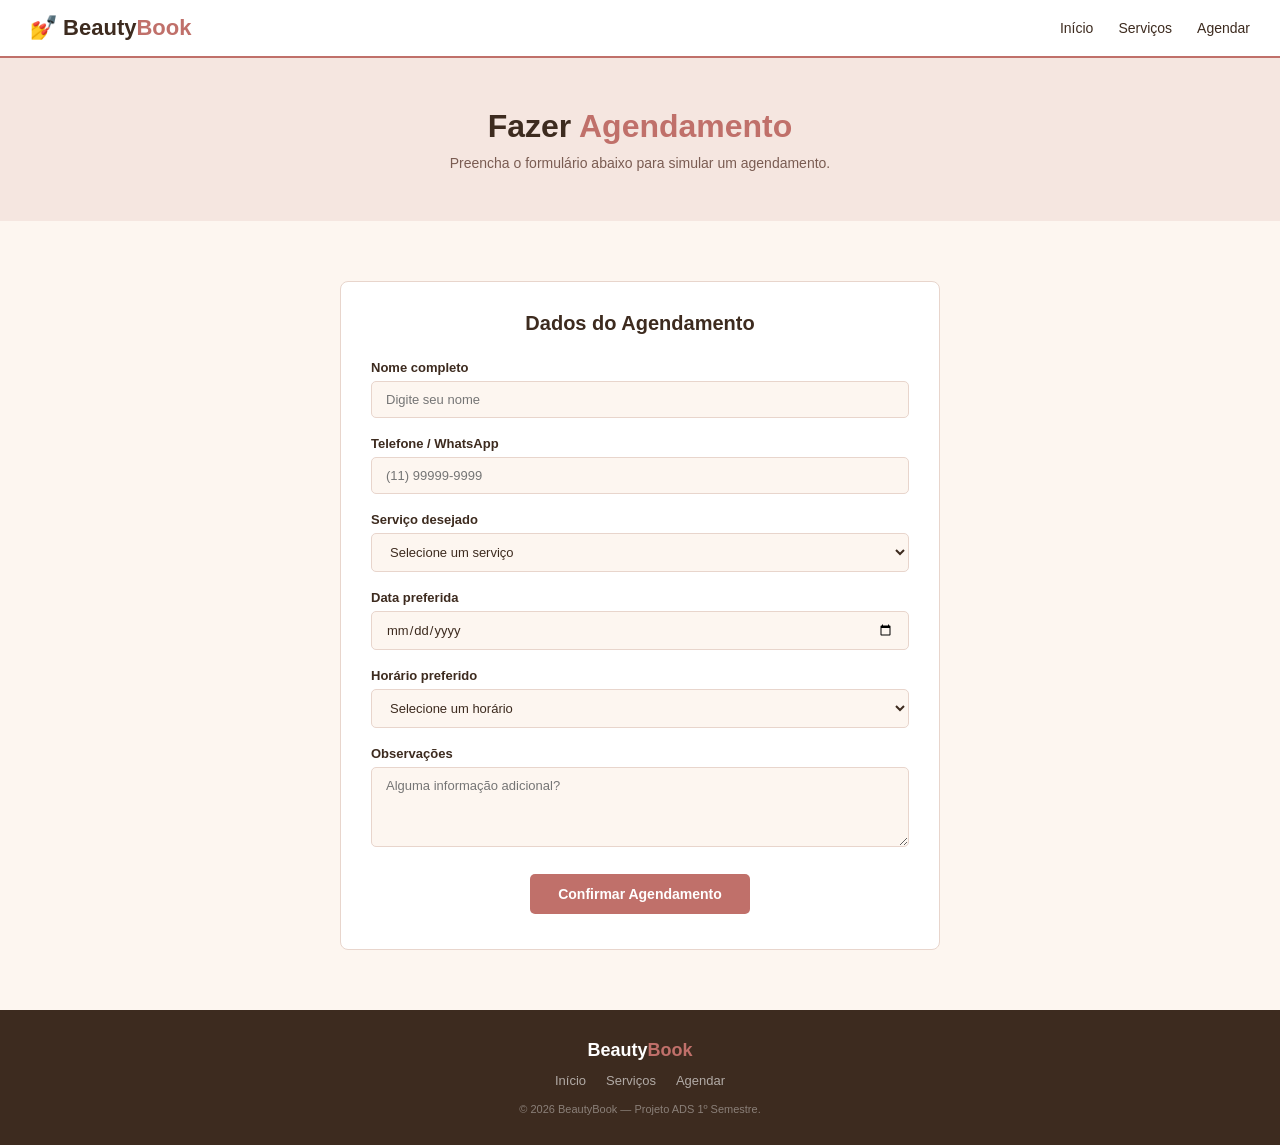
==== agendamento.html @ 9ff70545 "Adicionar agendamento.html — Projeto ADS" ====
<!DOCTYPE html>
<html lang="pt-BR">
<head>
    <meta charset="UTF-8">
    <meta name="viewport" content="width=device-width, initial-scale=1.0">
    <title>Agendamento — BeautyBook</title>
    <link rel="stylesheet" href="css/style.css">
</head>
<body>

    <header>
        <a href="index.html" class="logo">💅 Beauty<span>Book</span></a>
        <nav>
            <ul>
                <li><a href="index.html">Início</a></li>
                <li><a href="servicos.html">Serviços</a></li>
                <li><a href="agendamento.html">Agendar</a></li>
            </ul>
        </nav>
    </header>

    <div class="page-hero">
        <h1>Fazer <span>Agendamento</span></h1>
        <p>Preencha o formulário abaixo para simular um agendamento.</p>
    </div>

    <section>
        <div class="container">
            <div class="form-agendamento">
                <h2 style="font-size: 20px; color: #3d2b1f; margin-bottom: 25px; text-align: center;">Dados do Agendamento</h2>

                <div class="form-grupo">
                    <label>Nome completo</label>
                    <input type="text" placeholder="Digite seu nome">
                </div>

                <div class="form-grupo">
                    <label>Telefone / WhatsApp</label>
                    <input type="tel" placeholder="(11) 99999-9999">
                </div>

                <div class="form-grupo">
                    <label>Serviço desejado</label>
                    <select>
                        <option value="">Selecione um serviço</option>
                        <option>Corte Feminino — R$ 60</option>
                        <option>Coloração — R$ 120</option>
                        <option>Manicure — R$ 35</option>
                        <option>Pedicure — R$ 40</option>
                        <option>Design de Sobrancelha — R$ 25</option>
                        <option>Henna — R$ 35</option>
                    </select>
                </div>

                <div class="form-grupo">
                    <label>Data preferida</label>
                    <input type="date">
                </div>

                <div class="form-grupo">
                    <label>Horário preferido</label>
                    <select>
                        <option value="">Selecione um horário</option>
                        <option>09:00</option>
                        <option>10:00</option>
                        <option>11:00</option>
                        <option>14:00</option>
                        <option>15:00</option>
                        <option>16:00</option>
                    </select>
                </div>

                <div class="form-grupo">
                    <label>Observações</label>
                    <textarea placeholder="Alguma informação adicional?"></textarea>
                </div>

                <div class="centralizado">
                    <a href="index.html" class="btn btn-primario">Confirmar Agendamento</a>
                </div>
            </div>
        </div>
    </section>

    <footer>
        <div class="footer-logo">Beauty<span>Book</span></div>
        <div class="footer-links">
            <a href="index.html">Início</a>
            <a href="servicos.html">Serviços</a>
            <a href="agendamento.html">Agendar</a>
        </div>
        <p class="footer-copy">© 2026 BeautyBook — Projeto ADS 1º Semestre.</p>
    </footer>

</body>
</html>
---- css/style.css ----
/* BeautyBook — Versão Original (Crua) */

* {
    margin: 0;
    padding: 0;
    box-sizing: border-box;
}

body {
    font-family: Arial, sans-serif;
    background-color: #fdf6f0;
    color: #3d2b1f;
}

/* Cabeçalho */
header {
    background-color: #ffffff;
    border-bottom: 2px solid #c0706a;
    padding: 15px 30px;
    display: flex;
    justify-content: space-between;
    align-items: center;
}

.logo {
    font-size: 22px;
    font-weight: bold;
    color: #3d2b1f;
    text-decoration: none;
}

.logo span {
    color: #c0706a;
}

nav ul {
    list-style: none;
    display: flex;
    gap: 25px;
}

nav ul li a {
    text-decoration: none;
    color: #3d2b1f;
    font-size: 14px;
}

nav ul li a:hover {
    color: #c0706a;
}

/* Hero */
.hero {
    background-color: #f5e6e0;
    padding: 60px 30px;
    text-align: center;
}

.hero h1 {
    font-size: 38px;
    color: #3d2b1f;
    margin-bottom: 15px;
}

.hero h1 span {
    color: #c0706a;
}

.hero p {
    font-size: 16px;
    color: #7a5c52;
    margin-bottom: 30px;
}

/* Botões */
.btn {
    display: inline-block;
    padding: 12px 28px;
    border-radius: 5px;
    font-size: 14px;
    font-weight: bold;
    text-decoration: none;
    margin: 5px;
}

.btn-primario {
    background-color: #c0706a;
    color: #ffffff;
}

.btn-secundario {
    background-color: transparent;
    color: #c0706a;
    border: 2px solid #c0706a;
}

/* Seções */
section {
    padding: 60px 30px;
}

.container {
    max-width: 1100px;
    margin: 0 auto;
}

.titulo-secao {
    text-align: center;
    margin-bottom: 40px;
}

.titulo-secao h2 {
    font-size: 28px;
    color: #3d2b1f;
    margin-bottom: 10px;
}

.titulo-secao h2 span {
    color: #c0706a;
}

.titulo-secao p {
    color: #7a5c52;
    font-size: 14px;
}

.linha-divisoria {
    width: 40px;
    height: 3px;
    background-color: #c0706a;
    margin: 10px auto 15px;
}

/* Grid */
.grid-3 {
    display: grid;
    grid-template-columns: repeat(3, 1fr);
    gap: 20px;
}

.grid-2 {
    display: grid;
    grid-template-columns: repeat(2, 1fr);
    gap: 20px;
}

/* Cards */
.card {
    background-color: #ffffff;
    border: 1px solid #e8d5cc;
    border-radius: 8px;
    padding: 25px;
}

.card-icone {
    font-size: 32px;
    margin-bottom: 12px;
}

.card h3 {
    font-size: 16px;
    color: #3d2b1f;
    margin-bottom: 8px;
}

.card p {
    font-size: 13px;
    color: #7a5c52;
    line-height: 1.6;
}

/* Seção escura */
.secao-escura {
    background-color: #f5e6e0;
}

/* Serviços */
.servico-card {
    background-color: #ffffff;
    border: 1px solid #e8d5cc;
    border-radius: 8px;
    overflow: hidden;
}

.servico-topo {
    background-color: #c0706a;
    padding: 18px 20px;
    display: flex;
    align-items: center;
    gap: 10px;
}

.servico-topo h3 {
    color: #ffffff;
    font-size: 15px;
    margin: 0;
}

.servico-icone {
    font-size: 22px;
}

.servico-corpo {
    padding: 18px;
}

.servico-corpo p {
    font-size: 13px;
    color: #7a5c52;
    margin-bottom: 12px;
}

.servico-lista {
    list-style: none;
}

.servico-lista li {
    display: flex;
    justify-content: space-between;
    padding: 7px 0;
    border-bottom: 1px solid #e8d5cc;
    font-size: 13px;
    color: #3d2b1f;
}

.servico-lista li:last-child {
    border-bottom: none;
}

.servico-preco {
    font-weight: bold;
    color: #c0706a;
}

/* Problemas */
.problema-item {
    background-color: #ffffff;
    border-left: 4px solid #c0706a;
    padding: 15px 20px;
    margin-bottom: 12px;
    border-radius: 0 8px 8px 0;
}

.problema-item h4 {
    font-size: 14px;
    color: #c0706a;
    margin-bottom: 5px;
}

.problema-item p {
    font-size: 13px;
    color: #7a5c52;
    margin-bottom: 8px;
}

.solucao-tag {
    display: inline-block;
    background-color: rgba(192,112,106,0.1);
    color: #c0706a;
    font-size: 12px;
    padding: 3px 12px;
    border-radius: 20px;
    border: 1px solid rgba(192,112,106,0.3);
}

/* Formulário */
.form-agendamento {
    background-color: #ffffff;
    border: 1px solid #e8d5cc;
    border-radius: 8px;
    padding: 30px;
    max-width: 600px;
    margin: 0 auto;
}

.form-grupo {
    margin-bottom: 18px;
}

.form-grupo label {
    display: block;
    font-size: 13px;
    font-weight: bold;
    color: #3d2b1f;
    margin-bottom: 6px;
}

.form-grupo input,
.form-grupo select,
.form-grupo textarea {
    width: 100%;
    padding: 10px 14px;
    border: 1px solid #e8d5cc;
    border-radius: 5px;
    font-size: 13px;
    color: #3d2b1f;
    background-color: #fdf6f0;
    font-family: Arial, sans-serif;
}

.form-grupo textarea {
    height: 80px;
    resize: vertical;
}

/* Rodapé */
footer {
    background-color: #3d2b1f;
    padding: 30px;
    text-align: center;
}

.footer-logo {
    font-size: 18px;
    font-weight: bold;
    color: #ffffff;
    margin-bottom: 12px;
}

.footer-logo span {
    color: #c0706a;
}

.footer-links {
    display: flex;
    justify-content: center;
    gap: 20px;
    margin-bottom: 15px;
}

.footer-links a {
    text-decoration: none;
    color: rgba(255,255,255,0.6);
    font-size: 13px;
}

.footer-links a:hover {
    color: #c0706a;
}

.footer-copy {
    font-size: 11px;
    color: rgba(255,255,255,0.4);
}

/* Page hero */
.page-hero {
    background-color: #f5e6e0;
    padding: 50px 30px;
    text-align: center;
}

.page-hero h1 {
    font-size: 32px;
    color: #3d2b1f;
    margin-bottom: 10px;
}

.page-hero h1 span {
    color: #c0706a;
}

.page-hero p {
    color: #7a5c52;
    font-size: 14px;
}

/* Tabela */
.tabela-problemas {
    width: 100%;
    border-collapse: collapse;
    margin-top: 20px;
}

.tabela-problemas th {
    background-color: #c0706a;
    color: #ffffff;
    padding: 12px 15px;
    text-align: left;
    font-size: 12px;
    text-transform: uppercase;
}

.tabela-problemas td {
    padding: 12px 15px;
    border-bottom: 1px solid #e8d5cc;
    font-size: 13px;
    color: #7a5c52;
}

/* Utilitários */
.centralizado { text-align: center; }
.margem-topo { margin-top: 25px; }
.grupo-botoes { display: flex; gap: 12px; justify-content: center; flex-wrap: wrap; }
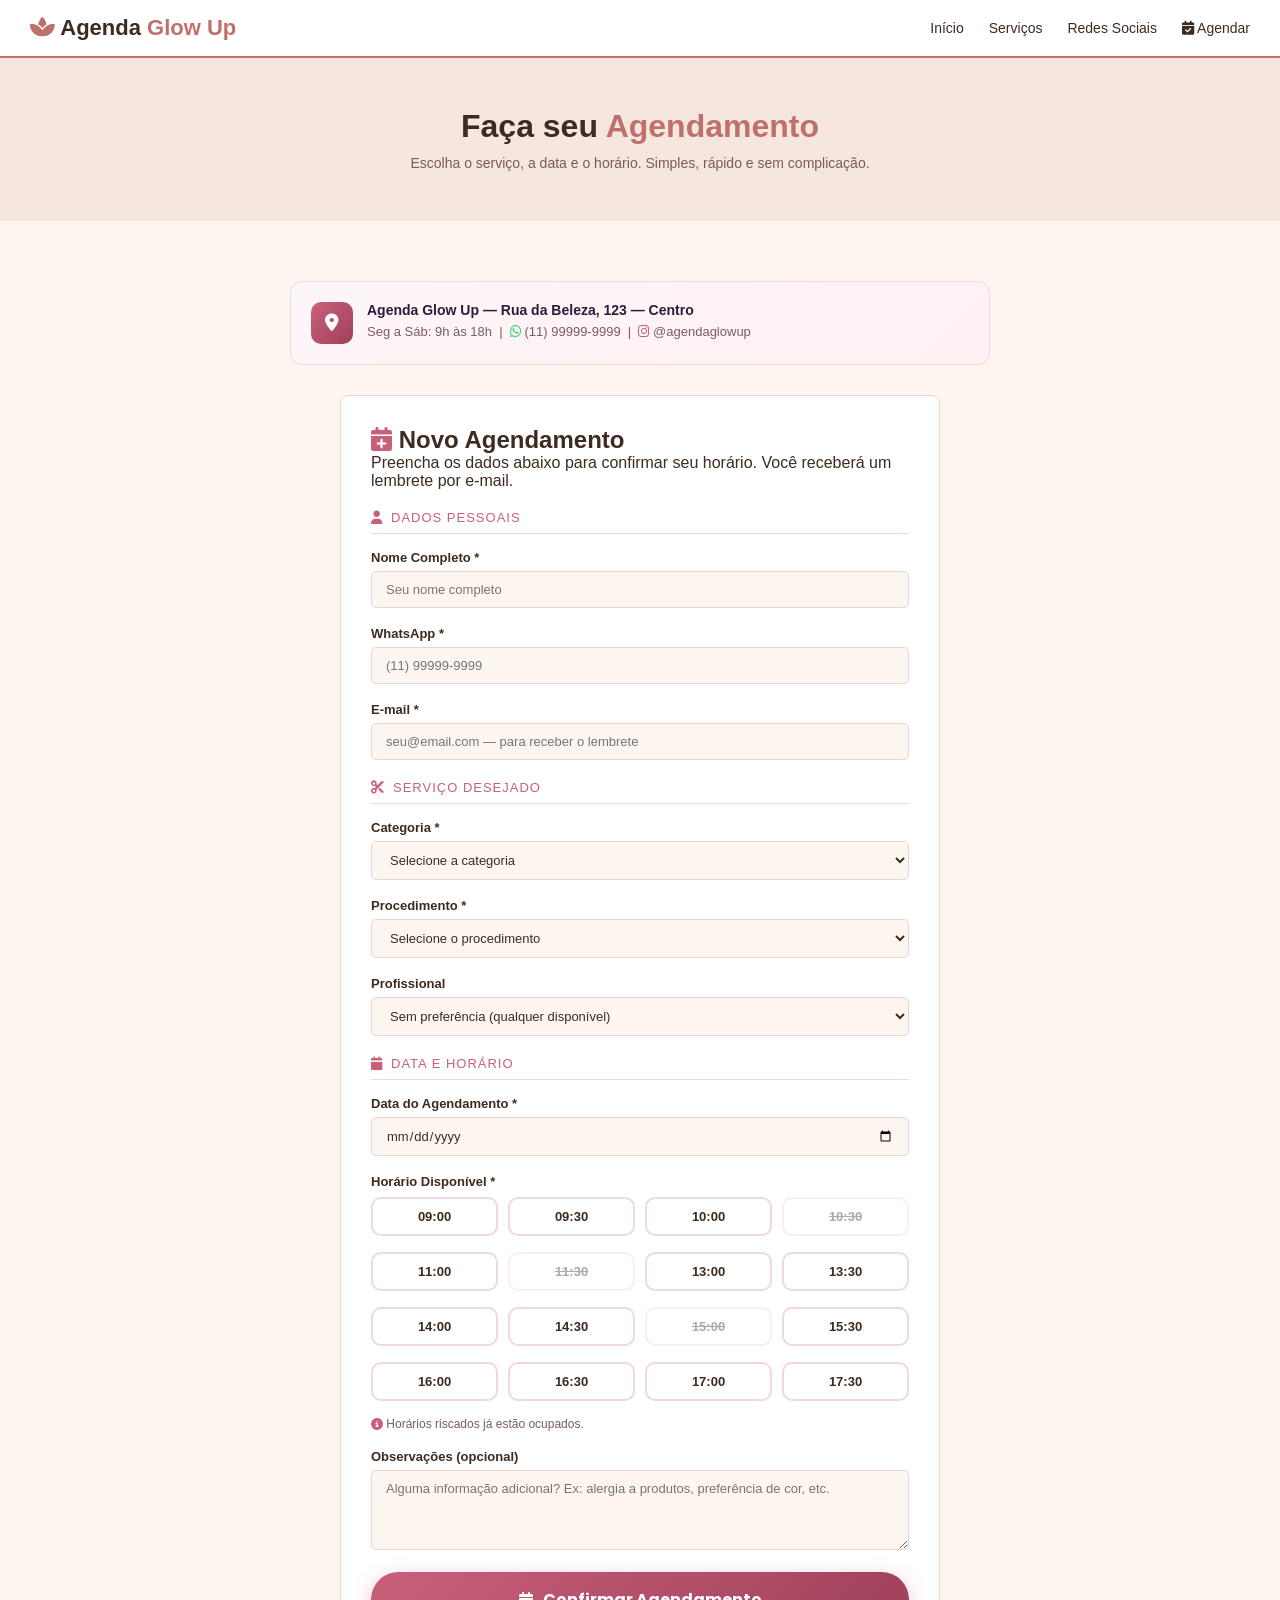
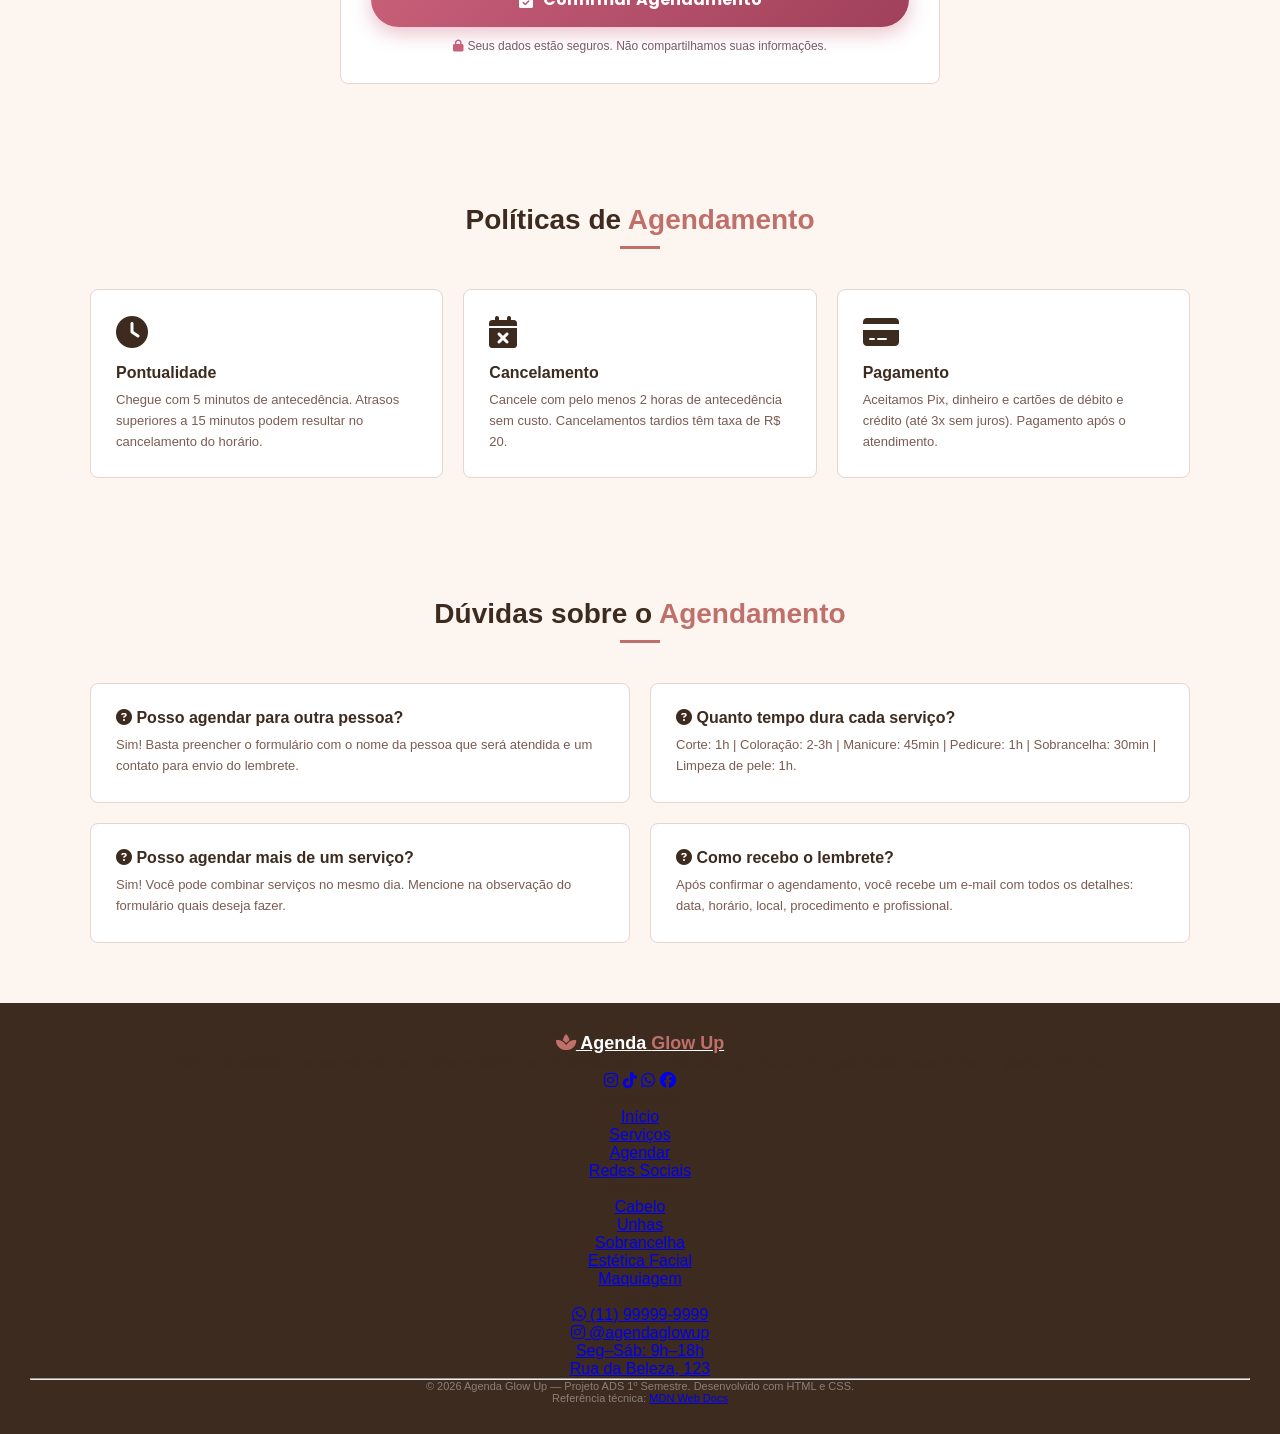
==== commit c1adff28: "Atualiza agendamento.html" ====
--- a/agendamento.html
+++ b/agendamento.html
@@ -3,93 +3,473 @@
 <head>
     <meta charset="UTF-8">
     <meta name="viewport" content="width=device-width, initial-scale=1.0">
-    <title>Agendamento — BeautyBook</title>
+    <title>Agendar — Agenda Glow Up</title>
     <link rel="stylesheet" href="css/style.css">
+    <link rel="preconnect" href="https://fonts.googleapis.com">
+    <link rel="preconnect" href="https://fonts.gstatic.com" crossorigin>
+    <link href="https://fonts.googleapis.com/css2?family=Poppins:wght@300;400;600;700;800&display=swap" rel="stylesheet">
+    <link rel="stylesheet" href="https://cdnjs.cloudflare.com/ajax/libs/font-awesome/6.5.0/css/all.min.css">
+
+    <style>
+        /* Hack CSS puro: checkbox escondido controla visibilidade */
+        #toggle-confirmacao { display: none; }
+        #toggle-confirmacao:checked ~ .secao-confirmacao { display: block; }
+        #toggle-confirmacao:checked ~ .secao-formulario  { display: none; }
+        .secao-confirmacao { display: none; }
+
+        .label-submit {
+            width: 100%;
+            padding: 15px;
+            background: linear-gradient(135deg, #c9607a, #a0405a);
+            color: white;
+            border-radius: 50px;
+            font-size: 16px;
+            font-weight: 700;
+            font-family: 'Poppins', sans-serif;
+            cursor: pointer;
+            box-shadow: 0 6px 20px rgba(201,96,122,0.4);
+            transition: all 0.25s;
+            display: flex;
+            align-items: center;
+            justify-content: center;
+            gap: 10px;
+            margin-top: 8px;
+            text-align: center;
+        }
+        .label-submit:hover { transform: translateY(-2px); box-shadow: 0 10px 28px rgba(201,96,122,0.5); }
+
+        .horarios-grid {
+            display: grid;
+            grid-template-columns: repeat(4, 1fr);
+            gap: 10px;
+            margin-top: 8px;
+        }
+        .horario-opcao input[type="radio"] { display: none; }
+        .horario-label {
+            display: block;
+            padding: 10px 6px;
+            border: 2px solid #f0d8e0;
+            border-radius: 10px;
+            text-align: center;
+            font-size: 13px;
+            font-weight: 600;
+            color: #7a5a6a;
+            cursor: pointer;
+            transition: all 0.2s;
+            background: white;
+        }
+        .horario-opcao input[type="radio"]:checked + .horario-label {
+            background: linear-gradient(135deg, #c9607a, #a0405a);
+            color: white;
+            border-color: #c9607a;
+            box-shadow: 0 4px 12px rgba(201,96,122,0.3);
+        }
+        .horario-label:hover { border-color: #c9607a; color: #c9607a; }
+        .horario-indisponivel { opacity: 0.4; cursor: not-allowed; text-decoration: line-through; }
+
+        .info-local {
+            background: linear-gradient(135deg, #fdf6f8, #fff0f3);
+            border: 1px solid #f0d8e0;
+            border-radius: 12px;
+            padding: 20px;
+            margin-bottom: 30px;
+            display: flex;
+            align-items: flex-start;
+            gap: 14px;
+            max-width: 700px;
+            margin-left: auto;
+            margin-right: auto;
+        }
+        .info-local-icone {
+            width: 42px; height: 42px;
+            background: linear-gradient(135deg, #c9607a, #a0405a);
+            border-radius: 10px;
+            display: flex;
+            align-items: center;
+            justify-content: center;
+            color: white;
+            font-size: 18px;
+            flex-shrink: 0;
+        }
+        .info-local-texto h4 { font-size: 14px; font-weight: 700; color: #2d1b3d; margin-bottom: 4px; }
+        .info-local-texto p  { font-size: 13px; color: #7a5a6a; line-height: 1.5; }
+
+        .form-secao-titulo {
+            font-size: 13px;
+            text-transform: uppercase;
+            letter-spacing: 1px;
+            color: #c9607a;
+            margin: 20px 0 16px;
+            padding-bottom: 8px;
+            border-bottom: 1px solid #f0d8e0;
+            display: flex;
+            align-items: center;
+            gap: 8px;
+        }
+
+        @media (max-width: 600px) { .horarios-grid { grid-template-columns: repeat(3, 1fr); } }
+    </style>
 </head>
 <body>
 
+    <!-- ===== CABEÇALHO ===== -->
     <header>
-        <a href="index.html" class="logo">💅 Beauty<span>Book</span></a>
+        <a href="index.html" class="logo">
+            <span class="logo-icon"><i class="fa-solid fa-spa"></i></span>
+            Agenda <span>Glow Up</span>
+        </a>
         <nav>
             <ul>
                 <li><a href="index.html">Início</a></li>
                 <li><a href="servicos.html">Serviços</a></li>
-                <li><a href="agendamento.html">Agendar</a></li>
+                <li><a href="redes.html">Redes Sociais</a></li>
+                <li><a href="agendamento.html" class="nav-agendar ativo"><i class="fa-solid fa-calendar-check"></i> Agendar</a></li>
             </ul>
         </nav>
     </header>
 
+    <!-- ===== HERO ===== -->
     <div class="page-hero">
-        <h1>Fazer <span>Agendamento</span></h1>
-        <p>Preencha o formulário abaixo para simular um agendamento.</p>
+        <h1>Faça seu <span>Agendamento</span></h1>
+        <p>Escolha o serviço, a data e o horário. Simples, rápido e sem complicação.</p>
     </div>
 
+    <!-- Toggle CSS puro para mostrar confirmação -->
+    <input type="checkbox" id="toggle-confirmacao">
+
+    <!-- ===== SEÇÃO FORMULÁRIO ===== -->
+    <div class="secao-formulario">
+        <section>
+            <div class="container">
+
+                <div class="info-local">
+                    <div class="info-local-icone"><i class="fa-solid fa-location-dot"></i></div>
+                    <div class="info-local-texto">
+                        <h4>Agenda Glow Up — Rua da Beleza, 123 — Centro</h4>
+                        <p>Seg a Sáb: 9h às 18h &nbsp;|&nbsp; <i class="fa-brands fa-whatsapp" style="color:#25d366;"></i> (11) 99999-9999 &nbsp;|&nbsp; <i class="fa-brands fa-instagram" style="color:#c9607a;"></i> @agendaglowup</p>
+                    </div>
+                </div>
+
+                <div class="form-agendamento">
+                    <h2><i class="fa-solid fa-calendar-plus" style="color:#c9607a;"></i> Novo Agendamento</h2>
+                    <p class="subtitulo">Preencha os dados abaixo para confirmar seu horário. Você receberá um lembrete por e-mail.</p>
+
+                    <div class="form-secao-titulo"><i class="fa-solid fa-user"></i> Dados Pessoais</div>
+
+                    <div class="form-linha">
+                        <div class="form-grupo">
+                            <label>Nome Completo <span>*</span></label>
+                            <input type="text" placeholder="Seu nome completo">
+                        </div>
+                        <div class="form-grupo">
+                            <label>WhatsApp <span>*</span></label>
+                            <input type="tel" placeholder="(11) 99999-9999">
+                        </div>
+                    </div>
+
+                    <div class="form-grupo">
+                        <label>E-mail <span>*</span></label>
+                        <input type="email" placeholder="seu@email.com — para receber o lembrete">
+                    </div>
+
+                    <div class="form-secao-titulo"><i class="fa-solid fa-scissors"></i> Serviço Desejado</div>
+
+                    <div class="form-linha">
+                        <div class="form-grupo">
+                            <label>Categoria <span>*</span></label>
+                            <select>
+                                <option value="">Selecione a categoria</option>
+                                <option>💇 Cabelo</option>
+                                <option>💅 Unhas</option>
+                                <option>👁️ Sobrancelha</option>
+                                <option>✨ Estética Facial</option>
+                                <option>💄 Maquiagem</option>
+                                <option>🧖 Massagem</option>
+                            </select>
+                        </div>
+                        <div class="form-grupo">
+                            <label>Procedimento <span>*</span></label>
+                            <select>
+                                <option value="">Selecione o procedimento</option>
+                                <option>Corte Feminino — R$ 60</option>
+                                <option>Coloração Completa — R$ 120</option>
+                                <option>Hidratação Capilar — R$ 80</option>
+                                <option>Escova Progressiva — R$ 50</option>
+                                <option>Manicure — R$ 35</option>
+                                <option>Pedicure — R$ 40</option>
+                                <option>Gel nas Unhas — R$ 90</option>
+                                <option>Nail Art — R$ 60</option>
+                                <option>Design de Sobrancelha — R$ 25</option>
+                                <option>Henna de Sobrancelha — R$ 35</option>
+                                <option>Laminação — R$ 70</option>
+                                <option>Limpeza de Pele — R$ 90</option>
+                                <option>Maquiagem Social — R$ 100</option>
+                            </select>
+                        </div>
+                    </div>
+
+                    <div class="form-grupo">
+                        <label>Profissional</label>
+                        <select>
+                            <option value="">Sem preferência (qualquer disponível)</option>
+                            <option>Ana Paula — Especialista em Cabelo</option>
+                            <option>Camila — Especialista em Unhas</option>
+                            <option>Fernanda — Especialista em Sobrancelha</option>
+                            <option>Juliana — Estética Facial e Maquiagem</option>
+                        </select>
+                    </div>
+
+                    <div class="form-secao-titulo"><i class="fa-solid fa-calendar"></i> Data e Horário</div>
+
+                    <div class="form-grupo">
+                        <label>Data do Agendamento <span>*</span></label>
+                        <input type="date">
+                    </div>
+
+                    <div class="form-grupo">
+                        <label>Horário Disponível <span>*</span></label>
+                        <div class="horarios-grid">
+                            <div class="horario-opcao"><input type="radio" name="horario" id="h1"><label class="horario-label" for="h1">09:00</label></div>
+                            <div class="horario-opcao"><input type="radio" name="horario" id="h2"><label class="horario-label" for="h2">09:30</label></div>
+                            <div class="horario-opcao"><input type="radio" name="horario" id="h3"><label class="horario-label" for="h3">10:00</label></div>
+                            <div class="horario-opcao"><input type="radio" name="horario" id="h4"><label class="horario-label horario-indisponivel" for="h4">10:30</label></div>
+                            <div class="horario-opcao"><input type="radio" name="horario" id="h5"><label class="horario-label" for="h5">11:00</label></div>
+                            <div class="horario-opcao"><input type="radio" name="horario" id="h6"><label class="horario-label horario-indisponivel" for="h6">11:30</label></div>
+                            <div class="horario-opcao"><input type="radio" name="horario" id="h7"><label class="horario-label" for="h7">13:00</label></div>
+                            <div class="horario-opcao"><input type="radio" name="horario" id="h8"><label class="horario-label" for="h8">13:30</label></div>
+                            <div class="horario-opcao"><input type="radio" name="horario" id="h9"><label class="horario-label" for="h9">14:00</label></div>
+                            <div class="horario-opcao"><input type="radio" name="horario" id="h10"><label class="horario-label" for="h10">14:30</label></div>
+                            <div class="horario-opcao"><input type="radio" name="horario" id="h11"><label class="horario-label horario-indisponivel" for="h11">15:00</label></div>
+                            <div class="horario-opcao"><input type="radio" name="horario" id="h12"><label class="horario-label" for="h12">15:30</label></div>
+                            <div class="horario-opcao"><input type="radio" name="horario" id="h13"><label class="horario-label" for="h13">16:00</label></div>
+                            <div class="horario-opcao"><input type="radio" name="horario" id="h14"><label class="horario-label" for="h14">16:30</label></div>
+                            <div class="horario-opcao"><input type="radio" name="horario" id="h15"><label class="horario-label" for="h15">17:00</label></div>
+                            <div class="horario-opcao"><input type="radio" name="horario" id="h16"><label class="horario-label" for="h16">17:30</label></div>
+                        </div>
+                        <p style="font-size:12px;color:#7a5a6a;margin-top:10px;"><i class="fa-solid fa-circle-info" style="color:#c9607a;"></i> Horários riscados já estão ocupados.</p>
+                    </div>
+
+                    <div class="form-grupo">
+                        <label>Observações (opcional)</label>
+                        <textarea placeholder="Alguma informação adicional? Ex: alergia a produtos, preferência de cor, etc."></textarea>
+                    </div>
+
+                    <!-- Botão via label (CSS puro) -->
+                    <label for="toggle-confirmacao" class="label-submit">
+                        <i class="fa-solid fa-calendar-check"></i>
+                        Confirmar Agendamento
+                    </label>
+
+                    <p style="font-size:12px;color:#7a5a6a;text-align:center;margin-top:12px;">
+                        <i class="fa-solid fa-lock" style="color:#c9607a;"></i>
+                        Seus dados estão seguros. Não compartilhamos suas informações.
+                    </p>
+                </div>
+            </div>
+        </section>
+    </div>
+
+    <!-- ===== SEÇÃO CONFIRMAÇÃO ===== -->
+    <div class="secao-confirmacao">
+        <section>
+            <div class="container">
+
+                <div class="confirmacao-box">
+                    <span class="check">✅</span>
+                    <h3>Agendamento Confirmado!</h3>
+                    <p>Seu agendamento foi registrado com sucesso. Você receberá um lembrete por e-mail com todos os detalhes do seu horário. Até lá!</p>
+                </div>
+
+                <!-- Lembrete -->
+                <div class="lembrete-box">
+                    <div class="lembrete-titulo">
+                        <i class="fa-solid fa-bell"></i>
+                        Lembrete do Agendamento
+                    </div>
+                    <div class="lembrete-item">
+                        <div class="lembrete-icone"><i class="fa-solid fa-scissors"></i></div>
+                        <div>
+                            <div class="lembrete-label">Procedimento</div>
+                            <div class="lembrete-valor">Corte Feminino + Hidratação</div>
+                        </div>
+                    </div>
+                    <div class="lembrete-item">
+                        <div class="lembrete-icone"><i class="fa-solid fa-calendar"></i></div>
+                        <div>
+                            <div class="lembrete-label">Data</div>
+                            <div class="lembrete-valor">Segunda-feira, 07 de Abril de 2026</div>
+                        </div>
+                    </div>
+                    <div class="lembrete-item">
+                        <div class="lembrete-icone"><i class="fa-solid fa-clock"></i></div>
+                        <div>
+                            <div class="lembrete-label">Horário</div>
+                            <div class="lembrete-valor">14:00 — Duração estimada: 1h30</div>
+                        </div>
+                    </div>
+                    <div class="lembrete-item">
+                        <div class="lembrete-icone"><i class="fa-solid fa-location-dot"></i></div>
+                        <div>
+                            <div class="lembrete-label">Local</div>
+                            <div class="lembrete-valor">Agenda Glow Up — Rua da Beleza, 123 — Centro</div>
+                        </div>
+                    </div>
+                    <div class="lembrete-item">
+                        <div class="lembrete-icone"><i class="fa-solid fa-user"></i></div>
+                        <div>
+                            <div class="lembrete-label">Profissional</div>
+                            <div class="lembrete-valor">Ana Paula — Especialista em Cabelo</div>
+                        </div>
+                    </div>
+                    <div class="lembrete-item">
+                        <div class="lembrete-icone"><i class="fa-solid fa-money-bill-wave"></i></div>
+                        <div>
+                            <div class="lembrete-label">Valor Estimado</div>
+                            <div class="lembrete-valor">R$ 140,00 (Corte R$60 + Hidratação R$80)</div>
+                        </div>
+                    </div>
+                </div>
+
+                <!-- E-mail simulado -->
+                <div class="email-simulado">
+                    <div class="email-header">
+                        <div class="email-icone"><i class="fa-solid fa-envelope"></i></div>
+                        <div>
+                            <div class="email-de">De: contato@agendaglowup.com.br</div>
+                            <div class="email-assunto">✨ Confirmação de Agendamento — Agenda Glow Up</div>
+                        </div>
+                    </div>
+                    <div class="email-corpo">
+                        <p>Olá, <strong>Maria!</strong> 💕</p><br>
+                        <p>Seu agendamento foi confirmado com sucesso. Aqui estão os detalhes:</p><br>
+                        <p>📋 <strong>Procedimento:</strong> Corte Feminino + Hidratação</p>
+                        <p>📅 <strong>Data:</strong> Segunda-feira, 07 de Abril de 2026</p>
+                        <p>🕑 <strong>Horário:</strong> 14:00</p>
+                        <p>📍 <strong>Local:</strong> Rua da Beleza, 123 — Centro</p>
+                        <p>👩 <strong>Profissional:</strong> Ana Paula</p>
+                        <p>💰 <strong>Valor:</strong> R$ 140,00</p><br>
+                        <p>⚠️ <strong>Lembre-se:</strong> Em caso de cancelamento, avise com pelo menos 2 horas de antecedência pelo WhatsApp: <strong>(11) 99999-9999</strong></p><br>
+                        <p>Nos vemos em breve! Com carinho, <strong>Equipe Agenda Glow Up</strong> ✨</p>
+                    </div>
+                </div>
+
+                <div class="centralizado margem-topo">
+                    <a href="https://wa.me/5511999999999?text=Olá!%20Quero%20confirmar%20meu%20agendamento." target="_blank" class="btn btn-primario">
+                        <i class="fa-brands fa-whatsapp"></i> Confirmar pelo WhatsApp
+                    </a>
+                    <a href="index.html" class="btn btn-secundario">
+                        <i class="fa-solid fa-house"></i> Voltar ao Início
+                    </a>
+                </div>
+            </div>
+        </section>
+    </div>
+
+    <!-- ===== POLÍTICAS ===== -->
+    <section class="secao-secundaria">
+        <div class="container">
+            <div class="titulo-secao">
+                <h2>Políticas de <span>Agendamento</span></h2>
+                <div class="linha-divisoria"></div>
+            </div>
+            <div class="grid-3">
+                <div class="card">
+                    <div class="card-icone"><i class="fa-solid fa-clock"></i></div>
+                    <h3>Pontualidade</h3>
+                    <p>Chegue com 5 minutos de antecedência. Atrasos superiores a 15 minutos podem resultar no cancelamento do horário.</p>
+                </div>
+                <div class="card">
+                    <div class="card-icone"><i class="fa-solid fa-calendar-xmark"></i></div>
+                    <h3>Cancelamento</h3>
+                    <p>Cancele com pelo menos 2 horas de antecedência sem custo. Cancelamentos tardios têm taxa de R$ 20.</p>
+                </div>
+                <div class="card">
+                    <div class="card-icone"><i class="fa-solid fa-credit-card"></i></div>
+                    <h3>Pagamento</h3>
+                    <p>Aceitamos Pix, dinheiro e cartões de débito e crédito (até 3x sem juros). Pagamento após o atendimento.</p>
+                </div>
+            </div>
+        </div>
+    </section>
+
+    <!-- ===== FAQ ===== -->
     <section>
         <div class="container">
-            <div class="form-agendamento">
-                <h2 style="font-size: 20px; color: #3d2b1f; margin-bottom: 25px; text-align: center;">Dados do Agendamento</h2>
-
-                <div class="form-grupo">
-                    <label>Nome completo</label>
-                    <input type="text" placeholder="Digite seu nome">
-                </div>
-
-                <div class="form-grupo">
-                    <label>Telefone / WhatsApp</label>
-                    <input type="tel" placeholder="(11) 99999-9999">
-                </div>
-
-                <div class="form-grupo">
-                    <label>Serviço desejado</label>
-                    <select>
-                        <option value="">Selecione um serviço</option>
-                        <option>Corte Feminino — R$ 60</option>
-                        <option>Coloração — R$ 120</option>
-                        <option>Manicure — R$ 35</option>
-                        <option>Pedicure — R$ 40</option>
-                        <option>Design de Sobrancelha — R$ 25</option>
-                        <option>Henna — R$ 35</option>
-                    </select>
-                </div>
-
-                <div class="form-grupo">
-                    <label>Data preferida</label>
-                    <input type="date">
-                </div>
-
-                <div class="form-grupo">
-                    <label>Horário preferido</label>
-                    <select>
-                        <option value="">Selecione um horário</option>
-                        <option>09:00</option>
-                        <option>10:00</option>
-                        <option>11:00</option>
-                        <option>14:00</option>
-                        <option>15:00</option>
-                        <option>16:00</option>
-                    </select>
-                </div>
-
-                <div class="form-grupo">
-                    <label>Observações</label>
-                    <textarea placeholder="Alguma informação adicional?"></textarea>
-                </div>
-
-                <div class="centralizado">
-                    <a href="index.html" class="btn btn-primario">Confirmar Agendamento</a>
+            <div class="titulo-secao">
+                <h2>Dúvidas sobre o <span>Agendamento</span></h2>
+                <div class="linha-divisoria"></div>
+            </div>
+            <div class="grid-2">
+                <div class="card faq-card">
+                    <h3><i class="fa-solid fa-circle-question"></i> Posso agendar para outra pessoa?</h3>
+                    <p>Sim! Basta preencher o formulário com o nome da pessoa que será atendida e um contato para envio do lembrete.</p>
+                </div>
+                <div class="card faq-card">
+                    <h3><i class="fa-solid fa-circle-question"></i> Quanto tempo dura cada serviço?</h3>
+                    <p>Corte: 1h | Coloração: 2-3h | Manicure: 45min | Pedicure: 1h | Sobrancelha: 30min | Limpeza de pele: 1h.</p>
+                </div>
+                <div class="card faq-card">
+                    <h3><i class="fa-solid fa-circle-question"></i> Posso agendar mais de um serviço?</h3>
+                    <p>Sim! Você pode combinar serviços no mesmo dia. Mencione na observação do formulário quais deseja fazer.</p>
+                </div>
+                <div class="card faq-card">
+                    <h3><i class="fa-solid fa-circle-question"></i> Como recebo o lembrete?</h3>
+                    <p>Após confirmar o agendamento, você recebe um e-mail com todos os detalhes: data, horário, local, procedimento e profissional.</p>
                 </div>
             </div>
         </div>
     </section>
 
+    <!-- ===== RODAPÉ ===== -->
     <footer>
-        <div class="footer-logo">Beauty<span>Book</span></div>
-        <div class="footer-links">
-            <a href="index.html">Início</a>
-            <a href="servicos.html">Serviços</a>
-            <a href="agendamento.html">Agendar</a>
+        <div class="footer-conteudo">
+            <div class="footer-sobre">
+                <a href="index.html" class="footer-logo">
+                    <span class="logo-icon"><i class="fa-solid fa-spa"></i></span>
+                    Agenda <span>Glow Up</span>
+                </a>
+                <p>Salão de estética especializado em beleza feminina. Profissionais qualificadas, produtos de qualidade e atendimento personalizado.</p>
+                <div class="footer-redes">
+                    <a href="https://www.instagram.com" target="_blank" class="footer-rede"><i class="fa-brands fa-instagram"></i></a>
+                    <a href="https://www.tiktok.com" target="_blank" class="footer-rede"><i class="fa-brands fa-tiktok"></i></a>
+                    <a href="https://wa.me/5511999999999" target="_blank" class="footer-rede"><i class="fa-brands fa-whatsapp"></i></a>
+                    <a href="https://www.facebook.com" target="_blank" class="footer-rede"><i class="fa-brands fa-facebook"></i></a>
+                </div>
+            </div>
+            <div class="footer-col">
+                <h4>Navegação</h4>
+                <ul>
+                    <li><a href="index.html">Início</a></li>
+                    <li><a href="servicos.html">Serviços</a></li>
+                    <li><a href="agendamento.html">Agendar</a></li>
+                    <li><a href="redes.html">Redes Sociais</a></li>
+                </ul>
+            </div>
+            <div class="footer-col">
+                <h4>Serviços</h4>
+                <ul>
+                    <li><a href="servicos.html">Cabelo</a></li>
+                    <li><a href="servicos.html">Unhas</a></li>
+                    <li><a href="servicos.html">Sobrancelha</a></li>
+                    <li><a href="servicos.html">Estética Facial</a></li>
+                    <li><a href="servicos.html">Maquiagem</a></li>
+                </ul>
+            </div>
+            <div class="footer-col">
+                <h4>Contato</h4>
+                <ul>
+                    <li><a href="https://wa.me/5511999999999" target="_blank"><i class="fa-brands fa-whatsapp"></i> (11) 99999-9999</a></li>
+                    <li><a href="https://www.instagram.com" target="_blank"><i class="fa-brands fa-instagram"></i> @agendaglowup</a></li>
+                    <li><a href="#">Seg–Sáb: 9h–18h</a></li>
+                    <li><a href="#">Rua da Beleza, 123</a></li>
+                </ul>
+            </div>
         </div>
-        <p class="footer-copy">© 2026 BeautyBook — Projeto ADS 1º Semestre.</p>
+        <hr class="footer-divisor">
+        <div class="footer-bottom">
+            <p class="footer-copy">© 2026 Agenda Glow Up — Projeto ADS 1º Semestre. Desenvolvido com HTML e CSS.</p>
+            <p class="footer-copy">Referência técnica: <a href="https://developer.mozilla.org" target="_blank">MDN Web Docs</a></p>
+        </div>
     </footer>
 
 </body>
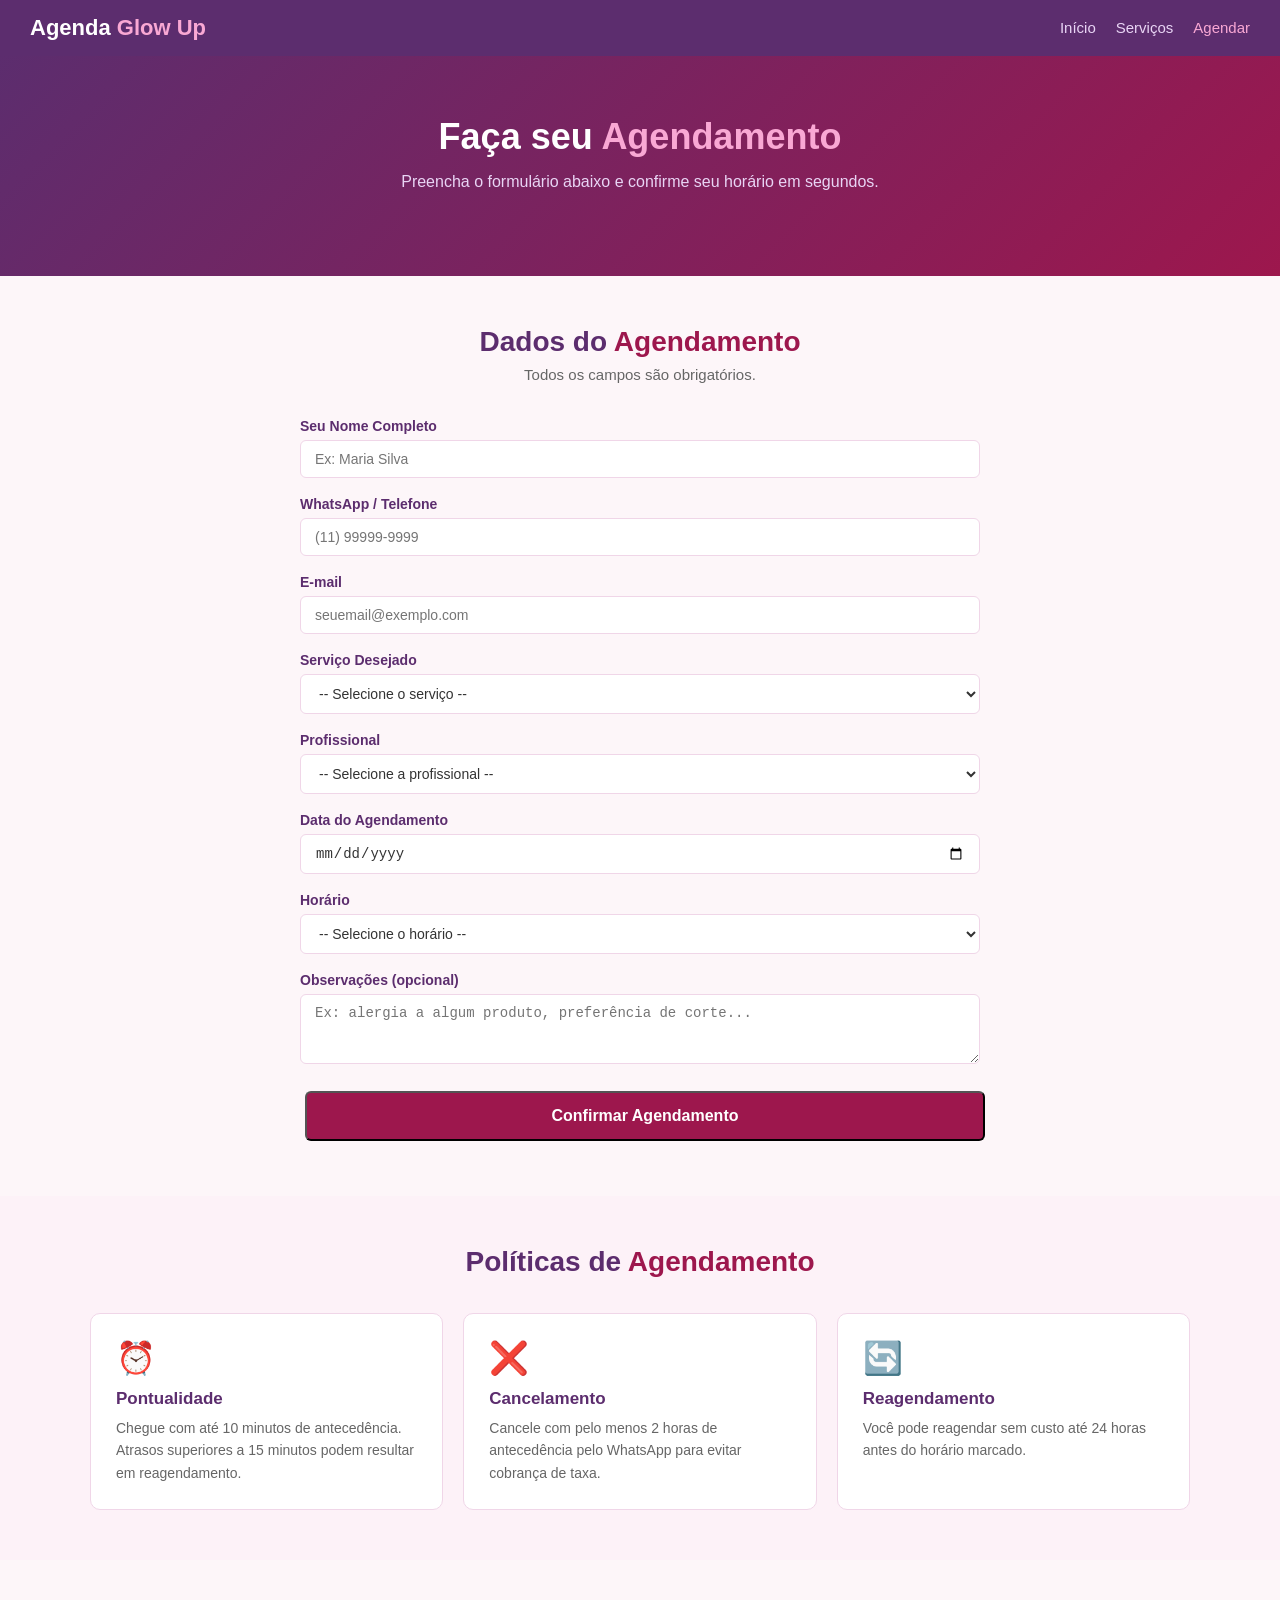
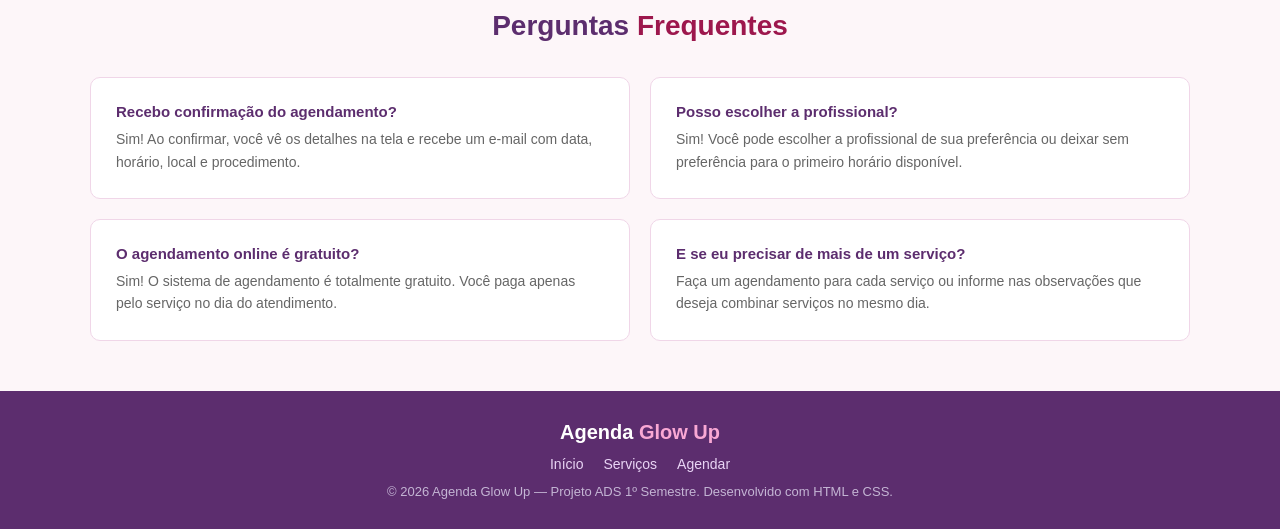
==== commit 7f3624d1: "Atualizar agendamento.html — versão final ADS" ====
--- a/agendamento.html
+++ b/agendamento.html
@@ -3,474 +3,275 @@
 <head>
     <meta charset="UTF-8">
     <meta name="viewport" content="width=device-width, initial-scale=1.0">
-    <title>Agendar — Agenda Glow Up</title>
+    <title>Agendamento — Agenda Glow Up</title>
     <link rel="stylesheet" href="css/style.css">
-    <link rel="preconnect" href="https://fonts.googleapis.com">
-    <link rel="preconnect" href="https://fonts.gstatic.com" crossorigin>
-    <link href="https://fonts.googleapis.com/css2?family=Poppins:wght@300;400;600;700;800&display=swap" rel="stylesheet">
-    <link rel="stylesheet" href="https://cdnjs.cloudflare.com/ajax/libs/font-awesome/6.5.0/css/all.min.css">
-
-    <style>
-        /* Hack CSS puro: checkbox escondido controla visibilidade */
-        #toggle-confirmacao { display: none; }
-        #toggle-confirmacao:checked ~ .secao-confirmacao { display: block; }
-        #toggle-confirmacao:checked ~ .secao-formulario  { display: none; }
-        .secao-confirmacao { display: none; }
-
-        .label-submit {
-            width: 100%;
-            padding: 15px;
-            background: linear-gradient(135deg, #c9607a, #a0405a);
-            color: white;
-            border-radius: 50px;
-            font-size: 16px;
-            font-weight: 700;
-            font-family: 'Poppins', sans-serif;
-            cursor: pointer;
-            box-shadow: 0 6px 20px rgba(201,96,122,0.4);
-            transition: all 0.25s;
-            display: flex;
-            align-items: center;
-            justify-content: center;
-            gap: 10px;
-            margin-top: 8px;
-            text-align: center;
-        }
-        .label-submit:hover { transform: translateY(-2px); box-shadow: 0 10px 28px rgba(201,96,122,0.5); }
-
-        .horarios-grid {
-            display: grid;
-            grid-template-columns: repeat(4, 1fr);
-            gap: 10px;
-            margin-top: 8px;
-        }
-        .horario-opcao input[type="radio"] { display: none; }
-        .horario-label {
-            display: block;
-            padding: 10px 6px;
-            border: 2px solid #f0d8e0;
-            border-radius: 10px;
-            text-align: center;
-            font-size: 13px;
-            font-weight: 600;
-            color: #7a5a6a;
-            cursor: pointer;
-            transition: all 0.2s;
-            background: white;
-        }
-        .horario-opcao input[type="radio"]:checked + .horario-label {
-            background: linear-gradient(135deg, #c9607a, #a0405a);
-            color: white;
-            border-color: #c9607a;
-            box-shadow: 0 4px 12px rgba(201,96,122,0.3);
-        }
-        .horario-label:hover { border-color: #c9607a; color: #c9607a; }
-        .horario-indisponivel { opacity: 0.4; cursor: not-allowed; text-decoration: line-through; }
-
-        .info-local {
-            background: linear-gradient(135deg, #fdf6f8, #fff0f3);
-            border: 1px solid #f0d8e0;
-            border-radius: 12px;
-            padding: 20px;
-            margin-bottom: 30px;
-            display: flex;
-            align-items: flex-start;
-            gap: 14px;
-            max-width: 700px;
-            margin-left: auto;
-            margin-right: auto;
-        }
-        .info-local-icone {
-            width: 42px; height: 42px;
-            background: linear-gradient(135deg, #c9607a, #a0405a);
-            border-radius: 10px;
-            display: flex;
-            align-items: center;
-            justify-content: center;
-            color: white;
-            font-size: 18px;
-            flex-shrink: 0;
-        }
-        .info-local-texto h4 { font-size: 14px; font-weight: 700; color: #2d1b3d; margin-bottom: 4px; }
-        .info-local-texto p  { font-size: 13px; color: #7a5a6a; line-height: 1.5; }
-
-        .form-secao-titulo {
-            font-size: 13px;
-            text-transform: uppercase;
-            letter-spacing: 1px;
-            color: #c9607a;
-            margin: 20px 0 16px;
-            padding-bottom: 8px;
-            border-bottom: 1px solid #f0d8e0;
-            display: flex;
-            align-items: center;
-            gap: 8px;
-        }
-
-        @media (max-width: 600px) { .horarios-grid { grid-template-columns: repeat(3, 1fr); } }
-    </style>
 </head>
 <body>
 
-    <!-- ===== CABEÇALHO ===== -->
+    <!-- CABEÇALHO -->
     <header>
-        <a href="index.html" class="logo">
-            <span class="logo-icon"><i class="fa-solid fa-spa"></i></span>
-            Agenda <span>Glow Up</span>
-        </a>
+        <a href="index.html" class="logo">Agenda <span>Glow Up</span></a>
         <nav>
             <ul>
                 <li><a href="index.html">Início</a></li>
                 <li><a href="servicos.html">Serviços</a></li>
-                <li><a href="redes.html">Redes Sociais</a></li>
-                <li><a href="agendamento.html" class="nav-agendar ativo"><i class="fa-solid fa-calendar-check"></i> Agendar</a></li>
+                <li><a href="agendamento.html" class="ativo">Agendar</a></li>
             </ul>
         </nav>
     </header>
 
-    <!-- ===== HERO ===== -->
-    <div class="page-hero">
+    <!-- HERO -->
+    <div class="hero">
         <h1>Faça seu <span>Agendamento</span></h1>
-        <p>Escolha o serviço, a data e o horário. Simples, rápido e sem complicação.</p>
+        <p>Preencha o formulário abaixo e confirme seu horário em segundos.</p>
     </div>
 
-    <!-- Toggle CSS puro para mostrar confirmação -->
-    <input type="checkbox" id="toggle-confirmacao">
-
-    <!-- ===== SEÇÃO FORMULÁRIO ===== -->
-    <div class="secao-formulario">
-        <section>
-            <div class="container">
-
-                <div class="info-local">
-                    <div class="info-local-icone"><i class="fa-solid fa-location-dot"></i></div>
-                    <div class="info-local-texto">
-                        <h4>Agenda Glow Up — Rua da Beleza, 123 — Centro</h4>
-                        <p>Seg a Sáb: 9h às 18h &nbsp;|&nbsp; <i class="fa-brands fa-whatsapp" style="color:#25d366;"></i> (11) 99999-9999 &nbsp;|&nbsp; <i class="fa-brands fa-instagram" style="color:#c9607a;"></i> @agendaglowup</p>
-                    </div>
-                </div>
-
-                <div class="form-agendamento">
-                    <h2><i class="fa-solid fa-calendar-plus" style="color:#c9607a;"></i> Novo Agendamento</h2>
-                    <p class="subtitulo">Preencha os dados abaixo para confirmar seu horário. Você receberá um lembrete por e-mail.</p>
-
-                    <div class="form-secao-titulo"><i class="fa-solid fa-user"></i> Dados Pessoais</div>
-
-                    <div class="form-linha">
-                        <div class="form-grupo">
-                            <label>Nome Completo <span>*</span></label>
-                            <input type="text" placeholder="Seu nome completo">
-                        </div>
-                        <div class="form-grupo">
-                            <label>WhatsApp <span>*</span></label>
-                            <input type="tel" placeholder="(11) 99999-9999">
-                        </div>
-                    </div>
-
-                    <div class="form-grupo">
-                        <label>E-mail <span>*</span></label>
-                        <input type="email" placeholder="seu@email.com — para receber o lembrete">
-                    </div>
-
-                    <div class="form-secao-titulo"><i class="fa-solid fa-scissors"></i> Serviço Desejado</div>
-
-                    <div class="form-linha">
-                        <div class="form-grupo">
-                            <label>Categoria <span>*</span></label>
-                            <select>
-                                <option value="">Selecione a categoria</option>
-                                <option>💇 Cabelo</option>
-                                <option>💅 Unhas</option>
-                                <option>👁️ Sobrancelha</option>
-                                <option>✨ Estética Facial</option>
-                                <option>💄 Maquiagem</option>
-                                <option>🧖 Massagem</option>
-                            </select>
-                        </div>
-                        <div class="form-grupo">
-                            <label>Procedimento <span>*</span></label>
-                            <select>
-                                <option value="">Selecione o procedimento</option>
-                                <option>Corte Feminino — R$ 60</option>
-                                <option>Coloração Completa — R$ 120</option>
-                                <option>Hidratação Capilar — R$ 80</option>
-                                <option>Escova Progressiva — R$ 50</option>
-                                <option>Manicure — R$ 35</option>
-                                <option>Pedicure — R$ 40</option>
-                                <option>Gel nas Unhas — R$ 90</option>
-                                <option>Nail Art — R$ 60</option>
-                                <option>Design de Sobrancelha — R$ 25</option>
-                                <option>Henna de Sobrancelha — R$ 35</option>
-                                <option>Laminação — R$ 70</option>
-                                <option>Limpeza de Pele — R$ 90</option>
-                                <option>Maquiagem Social — R$ 100</option>
-                            </select>
-                        </div>
-                    </div>
-
-                    <div class="form-grupo">
-                        <label>Profissional</label>
-                        <select>
-                            <option value="">Sem preferência (qualquer disponível)</option>
-                            <option>Ana Paula — Especialista em Cabelo</option>
-                            <option>Camila — Especialista em Unhas</option>
-                            <option>Fernanda — Especialista em Sobrancelha</option>
-                            <option>Juliana — Estética Facial e Maquiagem</option>
+    <!-- FORMULÁRIO -->
+    <section>
+        <div class="container">
+            <div style="max-width:680px; margin:0 auto;">
+                <div class="titulo-secao">
+                    <h2>Dados do <span>Agendamento</span></h2>
+                    <p>Todos os campos são obrigatórios.</p>
+                </div>
+
+                <form id="form-agendamento">
+                    <div class="form-grupo">
+                        <label for="nome">Seu Nome Completo</label>
+                        <input type="text" id="nome" placeholder="Ex: Maria Silva" required>
+                    </div>
+
+                    <div class="form-grupo">
+                        <label for="telefone">WhatsApp / Telefone</label>
+                        <input type="tel" id="telefone" placeholder="(11) 99999-9999" required>
+                    </div>
+
+                    <div class="form-grupo">
+                        <label for="email">E-mail</label>
+                        <input type="email" id="email" placeholder="seuemail@exemplo.com" required>
+                    </div>
+
+                    <div class="form-grupo">
+                        <label for="servico">Serviço Desejado</label>
+                        <select id="servico" required>
+                            <option value="">-- Selecione o serviço --</option>
+                            <optgroup label="Cabelo">
+                                <option value="corte">Corte Feminino — R$ 60</option>
+                                <option value="coloracao">Coloração Completa — R$ 120</option>
+                                <option value="hidratacao">Hidratação Profunda — R$ 80</option>
+                                <option value="progressiva">Escova Progressiva — R$ 50</option>
+                            </optgroup>
+                            <optgroup label="Unhas">
+                                <option value="manicure">Manicure Completa — R$ 35</option>
+                                <option value="pedicure">Pedicure Completa — R$ 40</option>
+                                <option value="gel">Unhas em Gel — R$ 90</option>
+                                <option value="nailart">Nail Art — R$ 60</option>
+                            </optgroup>
+                            <optgroup label="Sobrancelha">
+                                <option value="design">Design de Sobrancelha — R$ 25</option>
+                                <option value="henna">Henna — R$ 35</option>
+                                <option value="laminacao">Laminação — R$ 70</option>
+                            </optgroup>
+                            <optgroup label="Estética Facial">
+                                <option value="limpeza">Limpeza de Pele — R$ 90</option>
+                                <option value="hidrafacial">Hidratação Facial — R$ 80</option>
+                            </optgroup>
+                            <optgroup label="Maquiagem">
+                                <option value="maqsocial">Maquiagem Social — R$ 100</option>
+                                <option value="maqfesta">Maquiagem para Festa — R$ 120</option>
+                            </optgroup>
                         </select>
                     </div>
 
-                    <div class="form-secao-titulo"><i class="fa-solid fa-calendar"></i> Data e Horário</div>
-
-                    <div class="form-grupo">
-                        <label>Data do Agendamento <span>*</span></label>
-                        <input type="date">
-                    </div>
-
-                    <div class="form-grupo">
-                        <label>Horário Disponível <span>*</span></label>
-                        <div class="horarios-grid">
-                            <div class="horario-opcao"><input type="radio" name="horario" id="h1"><label class="horario-label" for="h1">09:00</label></div>
-                            <div class="horario-opcao"><input type="radio" name="horario" id="h2"><label class="horario-label" for="h2">09:30</label></div>
-                            <div class="horario-opcao"><input type="radio" name="horario" id="h3"><label class="horario-label" for="h3">10:00</label></div>
-                            <div class="horario-opcao"><input type="radio" name="horario" id="h4"><label class="horario-label horario-indisponivel" for="h4">10:30</label></div>
-                            <div class="horario-opcao"><input type="radio" name="horario" id="h5"><label class="horario-label" for="h5">11:00</label></div>
-                            <div class="horario-opcao"><input type="radio" name="horario" id="h6"><label class="horario-label horario-indisponivel" for="h6">11:30</label></div>
-                            <div class="horario-opcao"><input type="radio" name="horario" id="h7"><label class="horario-label" for="h7">13:00</label></div>
-                            <div class="horario-opcao"><input type="radio" name="horario" id="h8"><label class="horario-label" for="h8">13:30</label></div>
-                            <div class="horario-opcao"><input type="radio" name="horario" id="h9"><label class="horario-label" for="h9">14:00</label></div>
-                            <div class="horario-opcao"><input type="radio" name="horario" id="h10"><label class="horario-label" for="h10">14:30</label></div>
-                            <div class="horario-opcao"><input type="radio" name="horario" id="h11"><label class="horario-label horario-indisponivel" for="h11">15:00</label></div>
-                            <div class="horario-opcao"><input type="radio" name="horario" id="h12"><label class="horario-label" for="h12">15:30</label></div>
-                            <div class="horario-opcao"><input type="radio" name="horario" id="h13"><label class="horario-label" for="h13">16:00</label></div>
-                            <div class="horario-opcao"><input type="radio" name="horario" id="h14"><label class="horario-label" for="h14">16:30</label></div>
-                            <div class="horario-opcao"><input type="radio" name="horario" id="h15"><label class="horario-label" for="h15">17:00</label></div>
-                            <div class="horario-opcao"><input type="radio" name="horario" id="h16"><label class="horario-label" for="h16">17:30</label></div>
-                        </div>
-                        <p style="font-size:12px;color:#7a5a6a;margin-top:10px;"><i class="fa-solid fa-circle-info" style="color:#c9607a;"></i> Horários riscados já estão ocupados.</p>
-                    </div>
-
-                    <div class="form-grupo">
-                        <label>Observações (opcional)</label>
-                        <textarea placeholder="Alguma informação adicional? Ex: alergia a produtos, preferência de cor, etc."></textarea>
-                    </div>
-
-                    <!-- Botão via label (CSS puro) -->
-                    <label for="toggle-confirmacao" class="label-submit">
-                        <i class="fa-solid fa-calendar-check"></i>
+                    <div class="form-grupo">
+                        <label for="profissional">Profissional</label>
+                        <select id="profissional" required>
+                            <option value="">-- Selecione a profissional --</option>
+                            <option value="ana">Ana Paula — Cabelo e Coloração</option>
+                            <option value="carla">Carla Mendes — Unhas e Nail Art</option>
+                            <option value="julia">Júlia Santos — Sobrancelha e Estética</option>
+                            <option value="fernanda">Fernanda Lima — Maquiagem</option>
+                            <option value="qualquer">Sem preferência</option>
+                        </select>
+                    </div>
+
+                    <div class="form-grupo">
+                        <label for="data">Data do Agendamento</label>
+                        <input type="date" id="data" required>
+                    </div>
+
+                    <div class="form-grupo">
+                        <label for="horario">Horário</label>
+                        <select id="horario" required>
+                            <option value="">-- Selecione o horário --</option>
+                            <option value="09:00">09:00</option>
+                            <option value="09:30">09:30</option>
+                            <option value="10:00">10:00</option>
+                            <option value="10:30">10:30</option>
+                            <option value="11:00">11:00</option>
+                            <option value="11:30">11:30</option>
+                            <option value="13:00">13:00</option>
+                            <option value="13:30">13:30</option>
+                            <option value="14:00">14:00</option>
+                            <option value="14:30">14:30</option>
+                            <option value="15:00">15:00</option>
+                            <option value="15:30">15:30</option>
+                            <option value="16:00">16:00</option>
+                            <option value="16:30">16:30</option>
+                            <option value="17:00">17:00</option>
+                            <option value="17:30">17:30</option>
+                        </select>
+                    </div>
+
+                    <div class="form-grupo">
+                        <label for="observacoes">Observações (opcional)</label>
+                        <textarea id="observacoes" rows="3" placeholder="Ex: alergia a algum produto, preferência de corte..."></textarea>
+                    </div>
+
+                    <button type="submit" class="btn btn-primario" style="width:100%; font-size:16px; padding:14px;">
                         Confirmar Agendamento
-                    </label>
-
-                    <p style="font-size:12px;color:#7a5a6a;text-align:center;margin-top:12px;">
-                        <i class="fa-solid fa-lock" style="color:#c9607a;"></i>
-                        Seus dados estão seguros. Não compartilhamos suas informações.
-                    </p>
-                </div>
-            </div>
-        </section>
-    </div>
-
-    <!-- ===== SEÇÃO CONFIRMAÇÃO ===== -->
-    <div class="secao-confirmacao">
-        <section>
-            <div class="container">
-
-                <div class="confirmacao-box">
-                    <span class="check">✅</span>
-                    <h3>Agendamento Confirmado!</h3>
-                    <p>Seu agendamento foi registrado com sucesso. Você receberá um lembrete por e-mail com todos os detalhes do seu horário. Até lá!</p>
-                </div>
-
-                <!-- Lembrete -->
-                <div class="lembrete-box">
-                    <div class="lembrete-titulo">
-                        <i class="fa-solid fa-bell"></i>
-                        Lembrete do Agendamento
-                    </div>
-                    <div class="lembrete-item">
-                        <div class="lembrete-icone"><i class="fa-solid fa-scissors"></i></div>
-                        <div>
-                            <div class="lembrete-label">Procedimento</div>
-                            <div class="lembrete-valor">Corte Feminino + Hidratação</div>
-                        </div>
-                    </div>
-                    <div class="lembrete-item">
-                        <div class="lembrete-icone"><i class="fa-solid fa-calendar"></i></div>
-                        <div>
-                            <div class="lembrete-label">Data</div>
-                            <div class="lembrete-valor">Segunda-feira, 07 de Abril de 2026</div>
-                        </div>
-                    </div>
-                    <div class="lembrete-item">
-                        <div class="lembrete-icone"><i class="fa-solid fa-clock"></i></div>
-                        <div>
-                            <div class="lembrete-label">Horário</div>
-                            <div class="lembrete-valor">14:00 — Duração estimada: 1h30</div>
-                        </div>
-                    </div>
-                    <div class="lembrete-item">
-                        <div class="lembrete-icone"><i class="fa-solid fa-location-dot"></i></div>
-                        <div>
-                            <div class="lembrete-label">Local</div>
-                            <div class="lembrete-valor">Agenda Glow Up — Rua da Beleza, 123 — Centro</div>
-                        </div>
-                    </div>
-                    <div class="lembrete-item">
-                        <div class="lembrete-icone"><i class="fa-solid fa-user"></i></div>
-                        <div>
-                            <div class="lembrete-label">Profissional</div>
-                            <div class="lembrete-valor">Ana Paula — Especialista em Cabelo</div>
-                        </div>
-                    </div>
-                    <div class="lembrete-item">
-                        <div class="lembrete-icone"><i class="fa-solid fa-money-bill-wave"></i></div>
-                        <div>
-                            <div class="lembrete-label">Valor Estimado</div>
-                            <div class="lembrete-valor">R$ 140,00 (Corte R$60 + Hidratação R$80)</div>
-                        </div>
-                    </div>
-                </div>
-
-                <!-- E-mail simulado -->
-                <div class="email-simulado">
-                    <div class="email-header">
-                        <div class="email-icone"><i class="fa-solid fa-envelope"></i></div>
-                        <div>
-                            <div class="email-de">De: contato@agendaglowup.com.br</div>
-                            <div class="email-assunto">✨ Confirmação de Agendamento — Agenda Glow Up</div>
-                        </div>
-                    </div>
-                    <div class="email-corpo">
-                        <p>Olá, <strong>Maria!</strong> 💕</p><br>
-                        <p>Seu agendamento foi confirmado com sucesso. Aqui estão os detalhes:</p><br>
-                        <p>📋 <strong>Procedimento:</strong> Corte Feminino + Hidratação</p>
-                        <p>📅 <strong>Data:</strong> Segunda-feira, 07 de Abril de 2026</p>
-                        <p>🕑 <strong>Horário:</strong> 14:00</p>
-                        <p>📍 <strong>Local:</strong> Rua da Beleza, 123 — Centro</p>
-                        <p>👩 <strong>Profissional:</strong> Ana Paula</p>
-                        <p>💰 <strong>Valor:</strong> R$ 140,00</p><br>
-                        <p>⚠️ <strong>Lembre-se:</strong> Em caso de cancelamento, avise com pelo menos 2 horas de antecedência pelo WhatsApp: <strong>(11) 99999-9999</strong></p><br>
-                        <p>Nos vemos em breve! Com carinho, <strong>Equipe Agenda Glow Up</strong> ✨</p>
-                    </div>
-                </div>
-
-                <div class="centralizado margem-topo">
-                    <a href="https://wa.me/5511999999999?text=Olá!%20Quero%20confirmar%20meu%20agendamento." target="_blank" class="btn btn-primario">
-                        <i class="fa-brands fa-whatsapp"></i> Confirmar pelo WhatsApp
-                    </a>
-                    <a href="index.html" class="btn btn-secundario">
-                        <i class="fa-solid fa-house"></i> Voltar ao Início
-                    </a>
-                </div>
-            </div>
-        </section>
-    </div>
-
-    <!-- ===== POLÍTICAS ===== -->
-    <section class="secao-secundaria">
+                    </button>
+                </form>
+
+                <!-- CONFIRMAÇÃO (aparece após enviar) -->
+                <div id="confirmacao" style="display:none; margin-top:30px; background:#fff; border:2px solid #9d174d; border-radius:12px; padding:30px; text-align:center;">
+                    <div style="font-size:50px; margin-bottom:15px;">🎉</div>
+                    <h2 style="color:#5c2d6e; margin-bottom:10px;">Agendamento Confirmado!</h2>
+                    <p style="color:#666; margin-bottom:20px;">Seu horário foi reservado com sucesso. Veja os detalhes abaixo:</p>
+
+                    <div style="background:#fdf2f8; border-radius:8px; padding:20px; text-align:left; margin-bottom:20px;">
+                        <p style="margin:6px 0;"><strong>👤 Nome:</strong> <span id="conf-nome"></span></p>
+                        <p style="margin:6px 0;"><strong>✂️ Serviço:</strong> <span id="conf-servico"></span></p>
+                        <p style="margin:6px 0;"><strong>👩 Profissional:</strong> <span id="conf-profissional"></span></p>
+                        <p style="margin:6px 0;"><strong>📅 Data:</strong> <span id="conf-data"></span></p>
+                        <p style="margin:6px 0;"><strong>🕐 Horário:</strong> <span id="conf-horario"></span></p>
+                        <p style="margin:6px 0;"><strong>📍 Local:</strong> Rua das Flores, 123 — Centro</p>
+                        <p style="margin:6px 0;"><strong>📧 Confirmação enviada para:</strong> <span id="conf-email"></span></p>
+                    </div>
+
+                    <div style="background:#fff3cd; border-radius:8px; padding:15px; text-align:left; margin-bottom:20px;">
+                        <p style="font-weight:bold; color:#856404; margin-bottom:5px;">⏰ Lembrete</p>
+                        <p style="color:#856404; font-size:14px;">Você receberá um lembrete por e-mail 24 horas antes do seu agendamento. Chegue com 10 minutos de antecedência.</p>
+                    </div>
+
+                    <a href="index.html" class="btn btn-primario">Voltar ao Início</a>
+                    <a href="servicos.html" class="btn btn-secundario">Ver Outros Serviços</a>
+                </div>
+            </div>
+        </div>
+    </section>
+
+    <!-- POLÍTICAS -->
+    <section class="secao-rosa">
         <div class="container">
             <div class="titulo-secao">
                 <h2>Políticas de <span>Agendamento</span></h2>
-                <div class="linha-divisoria"></div>
             </div>
             <div class="grid-3">
                 <div class="card">
-                    <div class="card-icone"><i class="fa-solid fa-clock"></i></div>
+                    <div class="card-icone">⏰</div>
                     <h3>Pontualidade</h3>
-                    <p>Chegue com 5 minutos de antecedência. Atrasos superiores a 15 minutos podem resultar no cancelamento do horário.</p>
+                    <p>Chegue com até 10 minutos de antecedência. Atrasos superiores a 15 minutos podem resultar em reagendamento.</p>
                 </div>
                 <div class="card">
-                    <div class="card-icone"><i class="fa-solid fa-calendar-xmark"></i></div>
+                    <div class="card-icone">❌</div>
                     <h3>Cancelamento</h3>
-                    <p>Cancele com pelo menos 2 horas de antecedência sem custo. Cancelamentos tardios têm taxa de R$ 20.</p>
+                    <p>Cancele com pelo menos 2 horas de antecedência pelo WhatsApp para evitar cobrança de taxa.</p>
                 </div>
                 <div class="card">
-                    <div class="card-icone"><i class="fa-solid fa-credit-card"></i></div>
-                    <h3>Pagamento</h3>
-                    <p>Aceitamos Pix, dinheiro e cartões de débito e crédito (até 3x sem juros). Pagamento após o atendimento.</p>
+                    <div class="card-icone">🔄</div>
+                    <h3>Reagendamento</h3>
+                    <p>Você pode reagendar sem custo até 24 horas antes do horário marcado.</p>
                 </div>
             </div>
         </div>
     </section>
 
-    <!-- ===== FAQ ===== -->
+    <!-- FAQ -->
     <section>
         <div class="container">
             <div class="titulo-secao">
-                <h2>Dúvidas sobre o <span>Agendamento</span></h2>
-                <div class="linha-divisoria"></div>
+                <h2>Perguntas <span>Frequentes</span></h2>
             </div>
             <div class="grid-2">
                 <div class="card faq-card">
-                    <h3><i class="fa-solid fa-circle-question"></i> Posso agendar para outra pessoa?</h3>
-                    <p>Sim! Basta preencher o formulário com o nome da pessoa que será atendida e um contato para envio do lembrete.</p>
-                </div>
-                <div class="card faq-card">
-                    <h3><i class="fa-solid fa-circle-question"></i> Quanto tempo dura cada serviço?</h3>
-                    <p>Corte: 1h | Coloração: 2-3h | Manicure: 45min | Pedicure: 1h | Sobrancelha: 30min | Limpeza de pele: 1h.</p>
-                </div>
-                <div class="card faq-card">
-                    <h3><i class="fa-solid fa-circle-question"></i> Posso agendar mais de um serviço?</h3>
-                    <p>Sim! Você pode combinar serviços no mesmo dia. Mencione na observação do formulário quais deseja fazer.</p>
-                </div>
-                <div class="card faq-card">
-                    <h3><i class="fa-solid fa-circle-question"></i> Como recebo o lembrete?</h3>
-                    <p>Após confirmar o agendamento, você recebe um e-mail com todos os detalhes: data, horário, local, procedimento e profissional.</p>
+                    <h3>Recebo confirmação do agendamento?</h3>
+                    <p>Sim! Ao confirmar, você vê os detalhes na tela e recebe um e-mail com data, horário, local e procedimento.</p>
+                </div>
+                <div class="card faq-card">
+                    <h3>Posso escolher a profissional?</h3>
+                    <p>Sim! Você pode escolher a profissional de sua preferência ou deixar sem preferência para o primeiro horário disponível.</p>
+                </div>
+                <div class="card faq-card">
+                    <h3>O agendamento online é gratuito?</h3>
+                    <p>Sim! O sistema de agendamento é totalmente gratuito. Você paga apenas pelo serviço no dia do atendimento.</p>
+                </div>
+                <div class="card faq-card">
+                    <h3>E se eu precisar de mais de um serviço?</h3>
+                    <p>Faça um agendamento para cada serviço ou informe nas observações que deseja combinar serviços no mesmo dia.</p>
                 </div>
             </div>
         </div>
     </section>
 
-    <!-- ===== RODAPÉ ===== -->
+    <!-- RODAPÉ -->
     <footer>
-        <div class="footer-conteudo">
-            <div class="footer-sobre">
-                <a href="index.html" class="footer-logo">
-                    <span class="logo-icon"><i class="fa-solid fa-spa"></i></span>
-                    Agenda <span>Glow Up</span>
-                </a>
-                <p>Salão de estética especializado em beleza feminina. Profissionais qualificadas, produtos de qualidade e atendimento personalizado.</p>
-                <div class="footer-redes">
-                    <a href="https://www.instagram.com" target="_blank" class="footer-rede"><i class="fa-brands fa-instagram"></i></a>
-                    <a href="https://www.tiktok.com" target="_blank" class="footer-rede"><i class="fa-brands fa-tiktok"></i></a>
-                    <a href="https://wa.me/5511999999999" target="_blank" class="footer-rede"><i class="fa-brands fa-whatsapp"></i></a>
-                    <a href="https://www.facebook.com" target="_blank" class="footer-rede"><i class="fa-brands fa-facebook"></i></a>
-                </div>
-            </div>
-            <div class="footer-col">
-                <h4>Navegação</h4>
-                <ul>
-                    <li><a href="index.html">Início</a></li>
-                    <li><a href="servicos.html">Serviços</a></li>
-                    <li><a href="agendamento.html">Agendar</a></li>
-                    <li><a href="redes.html">Redes Sociais</a></li>
-                </ul>
-            </div>
-            <div class="footer-col">
-                <h4>Serviços</h4>
-                <ul>
-                    <li><a href="servicos.html">Cabelo</a></li>
-                    <li><a href="servicos.html">Unhas</a></li>
-                    <li><a href="servicos.html">Sobrancelha</a></li>
-                    <li><a href="servicos.html">Estética Facial</a></li>
-                    <li><a href="servicos.html">Maquiagem</a></li>
-                </ul>
-            </div>
-            <div class="footer-col">
-                <h4>Contato</h4>
-                <ul>
-                    <li><a href="https://wa.me/5511999999999" target="_blank"><i class="fa-brands fa-whatsapp"></i> (11) 99999-9999</a></li>
-                    <li><a href="https://www.instagram.com" target="_blank"><i class="fa-brands fa-instagram"></i> @agendaglowup</a></li>
-                    <li><a href="#">Seg–Sáb: 9h–18h</a></li>
-                    <li><a href="#">Rua da Beleza, 123</a></li>
-                </ul>
-            </div>
-        </div>
-        <hr class="footer-divisor">
-        <div class="footer-bottom">
-            <p class="footer-copy">© 2026 Agenda Glow Up — Projeto ADS 1º Semestre. Desenvolvido com HTML e CSS.</p>
-            <p class="footer-copy">Referência técnica: <a href="https://developer.mozilla.org" target="_blank">MDN Web Docs</a></p>
-        </div>
+        <div class="footer-logo">Agenda <span>Glow Up</span></div>
+        <div class="footer-links">
+            <a href="index.html">Início</a>
+            <a href="servicos.html">Serviços</a>
+            <a href="agendamento.html">Agendar</a>
+        </div>
+        <p class="footer-copy">© 2026 Agenda Glow Up — Projeto ADS 1º Semestre. Desenvolvido com HTML e CSS.</p>
     </footer>
+
+    <!-- Script de confirmação -->
+    <script>
+        document.getElementById('form-agendamento').addEventListener('submit', function(e) {
+            e.preventDefault();
+
+            var servicos = {
+                'corte': 'Corte Feminino — R$ 60',
+                'coloracao': 'Coloração Completa — R$ 120',
+                'hidratacao': 'Hidratação Profunda — R$ 80',
+                'progressiva': 'Escova Progressiva — R$ 50',
+                'manicure': 'Manicure Completa — R$ 35',
+                'pedicure': 'Pedicure Completa — R$ 40',
+                'gel': 'Unhas em Gel — R$ 90',
+                'nailart': 'Nail Art — R$ 60',
+                'design': 'Design de Sobrancelha — R$ 25',
+                'henna': 'Henna — R$ 35',
+                'laminacao': 'Laminação — R$ 70',
+                'limpeza': 'Limpeza de Pele — R$ 90',
+                'hidrafacial': 'Hidratação Facial — R$ 80',
+                'maqsocial': 'Maquiagem Social — R$ 100',
+                'maqfesta': 'Maquiagem para Festa — R$ 120'
+            };
+
+            var profissionais = {
+                'ana': 'Ana Paula',
+                'carla': 'Carla Mendes',
+                'julia': 'Júlia Santos',
+                'fernanda': 'Fernanda Lima',
+                'qualquer': 'Primeira disponível'
+            };
+
+            var dataVal = document.getElementById('data').value;
+            var partes = dataVal.split('-');
+            var dataFormatada = partes[2] + '/' + partes[1] + '/' + partes[0];
+
+            document.getElementById('conf-nome').textContent = document.getElementById('nome').value;
+            document.getElementById('conf-servico').textContent = servicos[document.getElementById('servico').value] || document.getElementById('servico').value;
+            document.getElementById('conf-profissional').textContent = profissionais[document.getElementById('profissional').value] || document.getElementById('profissional').value;
+            document.getElementById('conf-data').textContent = dataFormatada;
+            document.getElementById('conf-horario').textContent = document.getElementById('horario').value;
+            document.getElementById('conf-email').textContent = document.getElementById('email').value;
+
+            document.getElementById('form-agendamento').style.display = 'none';
+            document.getElementById('confirmacao').style.display = 'block';
+            window.scrollTo({ top: 0, behavior: 'smooth' });
+        });
+    </script>
 
 </body>
 </html>
--- a/css/style.css
+++ b/css/style.css
@@ -1,4 +1,8 @@
-/* BeautyBook — Versão Original (Crua) */
+/* ========================================
+   AGENDA GLOW UP — VERSÃO SIMPLES
+   CSS básico para projeto ADS 1º Semestre
+   Referência: developer.mozilla.org
+   ======================================== */
 
 * {
     margin: 0;
@@ -8,14 +12,13 @@
 
 body {
     font-family: Arial, sans-serif;
-    background-color: #fdf6f0;
-    color: #3d2b1f;
-}
-
-/* Cabeçalho */
+    background-color: #fdf6f9;
+    color: #333;
+}
+
+/* ===== CABEÇALHO ===== */
 header {
-    background-color: #ffffff;
-    border-bottom: 2px solid #c0706a;
+    background-color: #5c2d6e;
     padding: 15px 30px;
     display: flex;
     justify-content: space-between;
@@ -23,80 +26,91 @@
 }
 
 .logo {
+    color: #fff;
+    text-decoration: none;
     font-size: 22px;
     font-weight: bold;
-    color: #3d2b1f;
-    text-decoration: none;
 }
 
 .logo span {
-    color: #c0706a;
+    color: #f9a8d4;
 }
 
 nav ul {
     list-style: none;
     display: flex;
-    gap: 25px;
+    gap: 20px;
 }
 
 nav ul li a {
+    color: #e9d5f5;
     text-decoration: none;
-    color: #3d2b1f;
-    font-size: 14px;
-}
-
-nav ul li a:hover {
-    color: #c0706a;
-}
-
-/* Hero */
+    font-size: 15px;
+}
+
+nav ul li a:hover,
+nav ul li a.ativo {
+    color: #f9a8d4;
+}
+
+/* ===== HERO ===== */
 .hero {
-    background-color: #f5e6e0;
-    padding: 60px 30px;
+    background-color: #7c3aed;
+    background-image: linear-gradient(135deg, #5c2d6e, #9d174d);
+    color: #fff;
     text-align: center;
+    padding: 60px 20px;
 }
 
 .hero h1 {
-    font-size: 38px;
-    color: #3d2b1f;
+    font-size: 36px;
     margin-bottom: 15px;
 }
 
 .hero h1 span {
-    color: #c0706a;
+    color: #f9a8d4;
 }
 
 .hero p {
     font-size: 16px;
-    color: #7a5c52;
-    margin-bottom: 30px;
-}
-
-/* Botões */
+    color: #e9d5f5;
+    margin-bottom: 25px;
+}
+
+/* ===== BOTÕES ===== */
 .btn {
     display: inline-block;
     padding: 12px 28px;
-    border-radius: 5px;
-    font-size: 14px;
-    font-weight: bold;
+    border-radius: 6px;
     text-decoration: none;
+    font-size: 15px;
+    font-weight: bold;
     margin: 5px;
 }
 
 .btn-primario {
-    background-color: #c0706a;
-    color: #ffffff;
+    background-color: #9d174d;
+    color: #fff;
+}
+
+.btn-primario:hover {
+    background-color: #7f1d3e;
 }
 
 .btn-secundario {
     background-color: transparent;
-    color: #c0706a;
-    border: 2px solid #c0706a;
-}
-
-/* Seções */
+    color: #fff;
+    border: 2px solid #fff;
+}
+
+.btn-secundario:hover {
+    background-color: #fff;
+    color: #9d174d;
+}
+
+/* ===== SEÇÕES ===== */
 section {
-    padding: 60px 30px;
+    padding: 50px 20px;
 }
 
 .container {
@@ -106,32 +120,25 @@
 
 .titulo-secao {
     text-align: center;
-    margin-bottom: 40px;
+    margin-bottom: 35px;
 }
 
 .titulo-secao h2 {
     font-size: 28px;
-    color: #3d2b1f;
-    margin-bottom: 10px;
+    color: #5c2d6e;
+    margin-bottom: 8px;
 }
 
 .titulo-secao h2 span {
-    color: #c0706a;
+    color: #9d174d;
 }
 
 .titulo-secao p {
-    color: #7a5c52;
-    font-size: 14px;
-}
-
-.linha-divisoria {
-    width: 40px;
-    height: 3px;
-    background-color: #c0706a;
-    margin: 10px auto 15px;
-}
-
-/* Grid */
+    color: #666;
+    font-size: 15px;
+}
+
+/* ===== GRIDS ===== */
 .grid-3 {
     display: grid;
     grid-template-columns: repeat(3, 1fr);
@@ -144,12 +151,16 @@
     gap: 20px;
 }
 
-/* Cards */
+/* ===== CARDS ===== */
 .card {
-    background-color: #ffffff;
-    border: 1px solid #e8d5cc;
-    border-radius: 8px;
+    background-color: #fff;
+    border-radius: 10px;
     padding: 25px;
+    border: 1px solid #f0d6e8;
+}
+
+.card:hover {
+    border-color: #9d174d;
 }
 
 .card-icone {
@@ -158,130 +169,114 @@
 }
 
 .card h3 {
-    font-size: 16px;
-    color: #3d2b1f;
+    font-size: 17px;
+    color: #5c2d6e;
     margin-bottom: 8px;
 }
 
 .card p {
-    font-size: 13px;
-    color: #7a5c52;
+    font-size: 14px;
+    color: #666;
     line-height: 1.6;
 }
 
-/* Seção escura */
-.secao-escura {
-    background-color: #f5e6e0;
-}
-
-/* Serviços */
+/* ===== SEÇÃO ROSA ===== */
+.secao-rosa {
+    background-color: #fdf2f8;
+    padding: 50px 20px;
+}
+
+/* ===== CARDS DE SERVIÇO ===== */
 .servico-card {
-    background-color: #ffffff;
-    border: 1px solid #e8d5cc;
-    border-radius: 8px;
+    background-color: #fff;
+    border-radius: 10px;
     overflow: hidden;
+    border: 1px solid #f0d6e8;
 }
 
 .servico-topo {
-    background-color: #c0706a;
-    padding: 18px 20px;
-    display: flex;
-    align-items: center;
-    gap: 10px;
+    background-color: #9d174d;
+    padding: 20px;
+    text-align: center;
+    color: #fff;
 }
 
 .servico-topo h3 {
-    color: #ffffff;
-    font-size: 15px;
-    margin: 0;
+    font-size: 18px;
+    margin-top: 8px;
 }
 
 .servico-icone {
-    font-size: 22px;
+    font-size: 30px;
 }
 
 .servico-corpo {
-    padding: 18px;
+    padding: 20px;
 }
 
 .servico-corpo p {
-    font-size: 13px;
-    color: #7a5c52;
+    font-size: 14px;
+    color: #666;
     margin-bottom: 12px;
 }
 
 .servico-lista {
     list-style: none;
+    margin-bottom: 15px;
 }
 
 .servico-lista li {
     display: flex;
     justify-content: space-between;
-    padding: 7px 0;
-    border-bottom: 1px solid #e8d5cc;
-    font-size: 13px;
-    color: #3d2b1f;
-}
-
-.servico-lista li:last-child {
-    border-bottom: none;
+    padding: 6px 0;
+    font-size: 14px;
+    color: #555;
+    border-bottom: 1px solid #f9f0f5;
 }
 
 .servico-preco {
     font-weight: bold;
-    color: #c0706a;
-}
-
-/* Problemas */
-.problema-item {
-    background-color: #ffffff;
-    border-left: 4px solid #c0706a;
-    padding: 15px 20px;
-    margin-bottom: 12px;
-    border-radius: 0 8px 8px 0;
-}
-
-.problema-item h4 {
-    font-size: 14px;
-    color: #c0706a;
-    margin-bottom: 5px;
-}
-
-.problema-item p {
-    font-size: 13px;
-    color: #7a5c52;
-    margin-bottom: 8px;
-}
-
-.solucao-tag {
-    display: inline-block;
-    background-color: rgba(192,112,106,0.1);
-    color: #c0706a;
-    font-size: 12px;
-    padding: 3px 12px;
-    border-radius: 20px;
-    border: 1px solid rgba(192,112,106,0.3);
-}
-
-/* Formulário */
-.form-agendamento {
-    background-color: #ffffff;
-    border: 1px solid #e8d5cc;
-    border-radius: 8px;
-    padding: 30px;
-    max-width: 600px;
-    margin: 0 auto;
-}
-
+    color: #9d174d;
+}
+
+/* ===== TABELA ===== */
+.tabela-comparativa {
+    width: 100%;
+    border-collapse: collapse;
+    background-color: #fff;
+    border-radius: 10px;
+    overflow: hidden;
+}
+
+.tabela-comparativa th {
+    background-color: #5c2d6e;
+    color: #fff;
+    padding: 12px 15px;
+    text-align: left;
+    font-size: 14px;
+}
+
+.tabela-comparativa td {
+    padding: 12px 15px;
+    font-size: 14px;
+    color: #444;
+    border-bottom: 1px solid #f9f0f5;
+}
+
+.tabela-comparativa tr:hover td {
+    background-color: #fdf2f8;
+}
+
+/* ===== FORMULÁRIO ===== */
 .form-grupo {
     margin-bottom: 18px;
 }
 
 .form-grupo label {
     display: block;
-    font-size: 13px;
-    font-weight: bold;
-    color: #3d2b1f;
+    font-size: 14px;
+    font-weight: bold;
+    color: #5c2d6e;
     margin-bottom: 6px;
 }
 
@@ -290,105 +285,105 @@
 .form-grupo textarea {
     width: 100%;
     padding: 10px 14px;
-    border: 1px solid #e8d5cc;
-    border-radius: 5px;
-    font-size: 13px;
-    color: #3d2b1f;
-    background-color: #fdf6f0;
-    font-family: Arial, sans-serif;
-}
-
-.form-grupo textarea {
-    height: 80px;
-    resize: vertical;
-}
-
-/* Rodapé */
+    border: 1px solid #f0d6e8;
+    border-radius: 6px;
+    font-size: 14px;
+    color: #333;
+    background-color: #fff;
+}
+
+.form-grupo input:focus,
+.form-grupo select:focus,
+.form-grupo textarea:focus {
+    outline: none;
+    border-color: #9d174d;
+}
+
+/* ===== FAQ ===== */
+.faq-card h3 {
+    font-size: 15px;
+    color: #5c2d6e;
+    margin-bottom: 8px;
+}
+
+/* ===== RODAPÉ ===== */
 footer {
-    background-color: #3d2b1f;
-    padding: 30px;
+    background-color: #5c2d6e;
+    color: #e9d5f5;
     text-align: center;
+    padding: 30px 20px;
 }
 
 .footer-logo {
-    font-size: 18px;
-    font-weight: bold;
-    color: #ffffff;
+    font-size: 20px;
+    font-weight: bold;
+    color: #fff;
     margin-bottom: 12px;
 }
 
 .footer-logo span {
-    color: #c0706a;
+    color: #f9a8d4;
 }
 
 .footer-links {
     display: flex;
     justify-content: center;
     gap: 20px;
-    margin-bottom: 15px;
+    margin-bottom: 12px;
 }
 
 .footer-links a {
+    color: #e9d5f5;
     text-decoration: none;
-    color: rgba(255,255,255,0.6);
+    font-size: 14px;
+}
+
+.footer-links a:hover {
+    color: #f9a8d4;
+}
+
+.footer-copy {
     font-size: 13px;
-}
-
-.footer-links a:hover {
-    color: #c0706a;
-}
-
-.footer-copy {
-    font-size: 11px;
-    color: rgba(255,255,255,0.4);
-}
-
-/* Page hero */
-.page-hero {
-    background-color: #f5e6e0;
-    padding: 50px 30px;
-    text-align: center;
-}
-
-.page-hero h1 {
-    font-size: 32px;
-    color: #3d2b1f;
-    margin-bottom: 10px;
-}
-
-.page-hero h1 span {
-    color: #c0706a;
-}
-
-.page-hero p {
-    color: #7a5c52;
-    font-size: 14px;
-}
-
-/* Tabela */
-.tabela-problemas {
-    width: 100%;
-    border-collapse: collapse;
-    margin-top: 20px;
-}
-
-.tabela-problemas th {
-    background-color: #c0706a;
-    color: #ffffff;
-    padding: 12px 15px;
-    text-align: left;
-    font-size: 12px;
-    text-transform: uppercase;
-}
-
-.tabela-problemas td {
-    padding: 12px 15px;
-    border-bottom: 1px solid #e8d5cc;
-    font-size: 13px;
-    color: #7a5c52;
-}
-
-/* Utilitários */
-.centralizado { text-align: center; }
-.margem-topo { margin-top: 25px; }
-.grupo-botoes { display: flex; gap: 12px; justify-content: center; flex-wrap: wrap; }
+    color: #c4b5d4;
+}
+
+/* ===== RESPONSIVIDADE ===== */
+@media (max-width: 768px) {
+    header {
+        flex-direction: column;
+        gap: 12px;
+        padding: 15px;
+    }
+
+    nav ul {
+        flex-wrap: wrap;
+        justify-content: center;
+        gap: 12px;
+    }
+
+    .hero h1 {
+        font-size: 26px;
+    }
+
+    .grid-3 {
+        grid-template-columns: 1fr;
+    }
+
+    .grid-2 {
+        grid-template-columns: 1fr;
+    }
+
+    .tabela-comparativa {
+        font-size: 12px;
+    }
+
+    .tabela-comparativa th,
+    .tabela-comparativa td {
+        padding: 8px 10px;
+    }
+
+    .footer-links {
+        flex-direction: column;
+        gap: 8px;
+    }
+}
